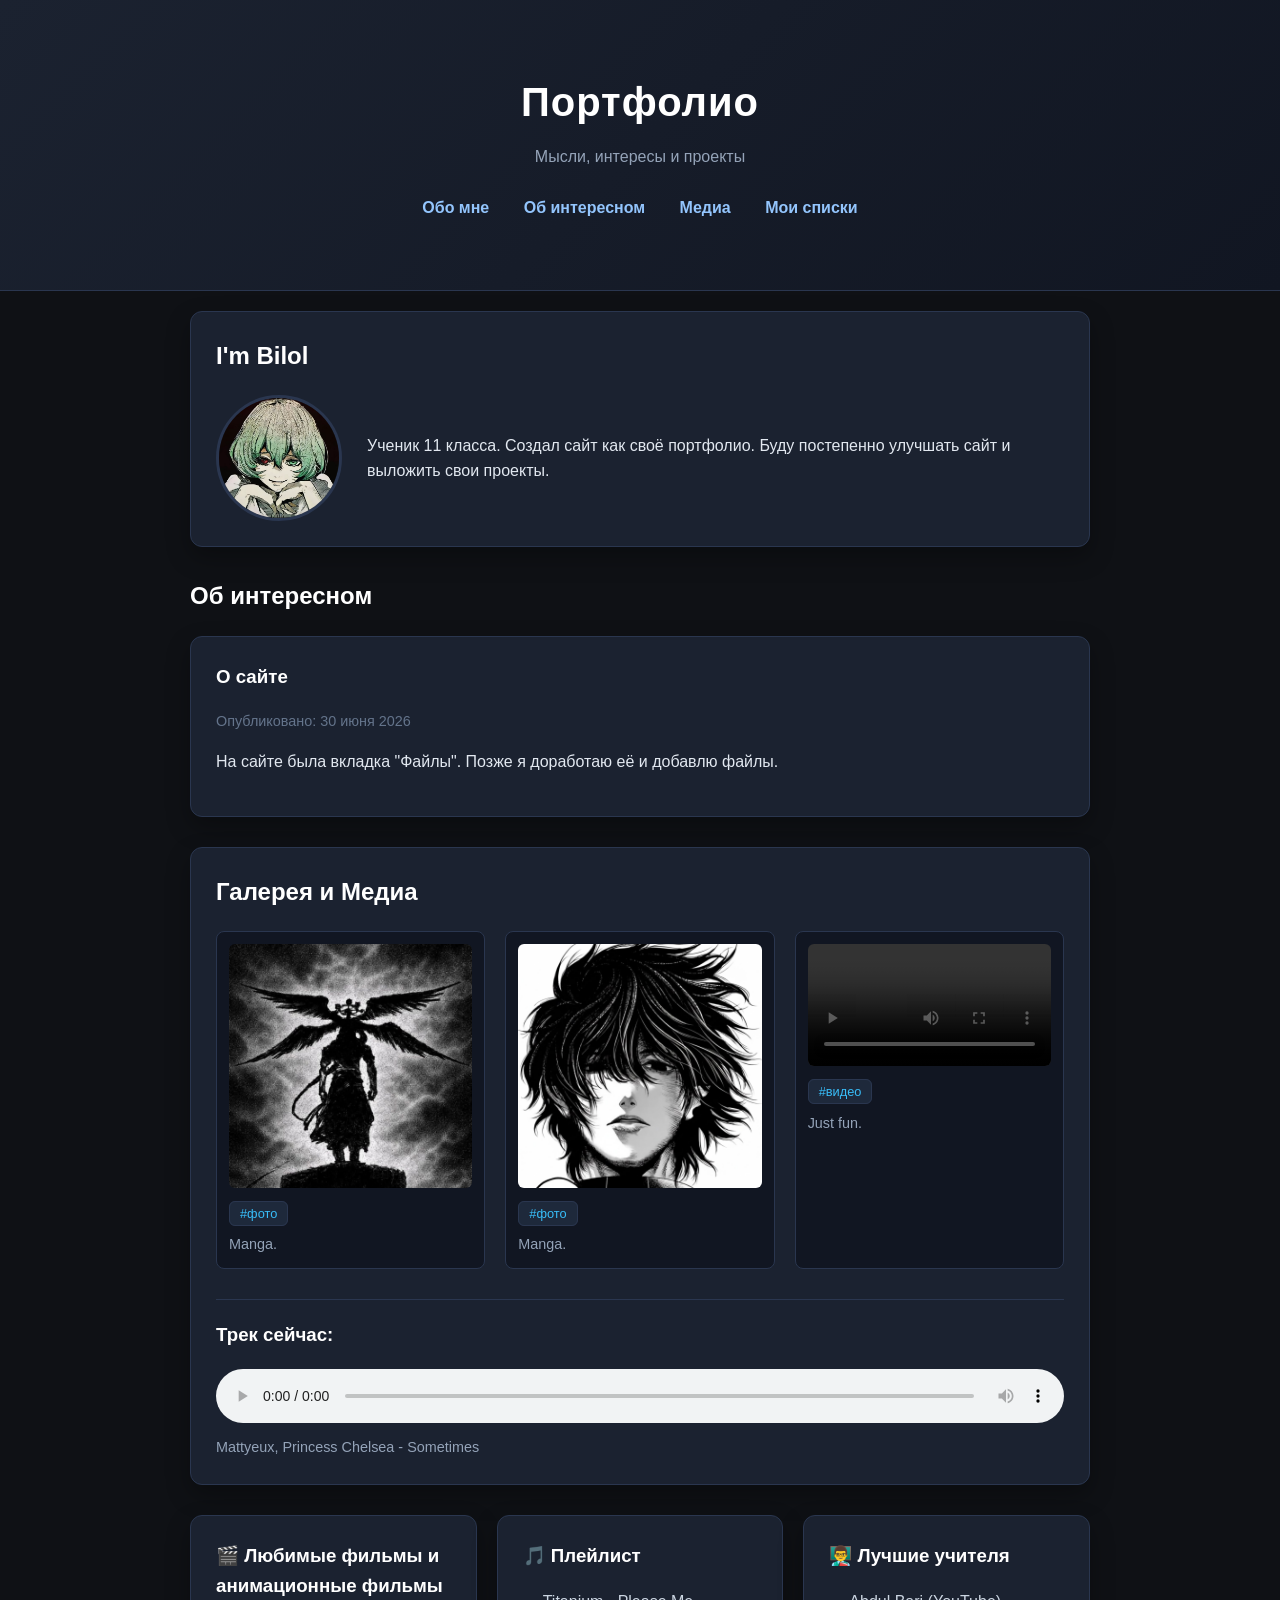
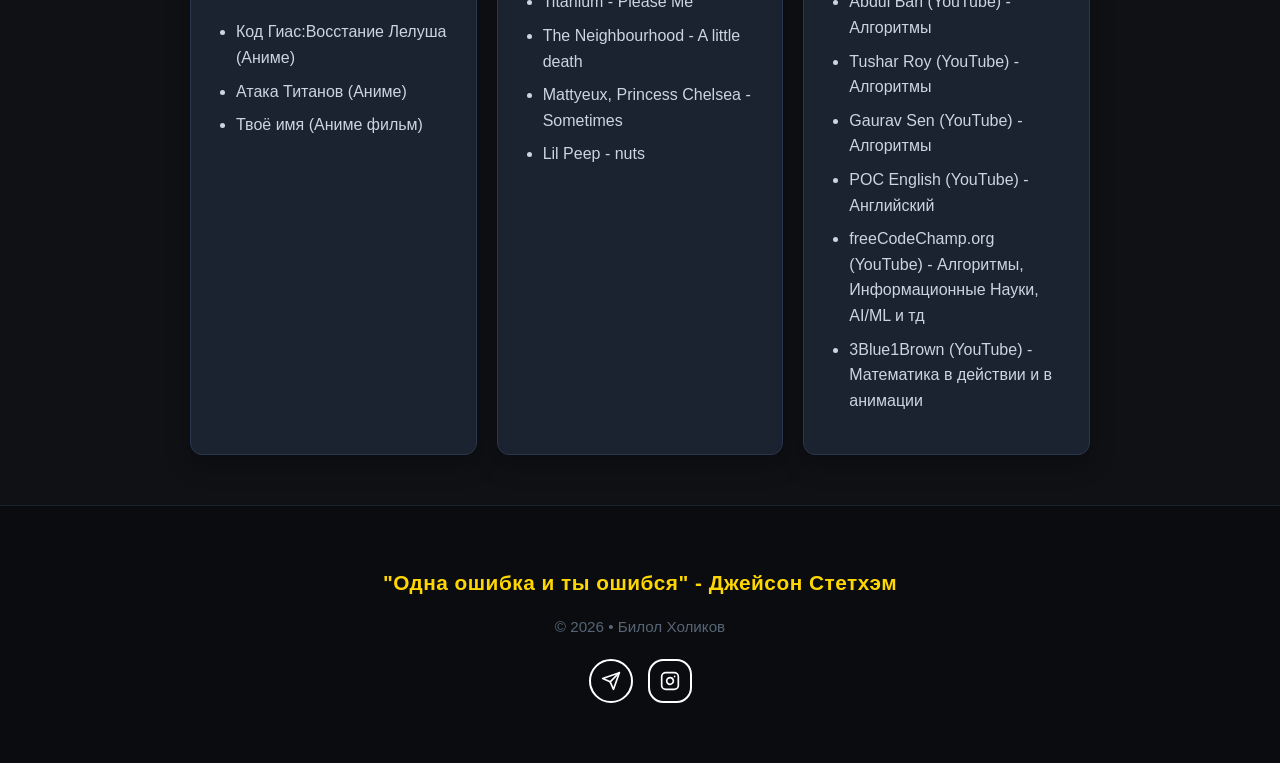
==== index.html @ e0b9bf73 "Update media descriptions to 'Manga' and 'Just fun'" ====
<!DOCTYPE html>
<html lang="ru">
<head>
    <meta charset="UTF-8">
    <meta name="viewport" content="width=device-width, initial-scale=1.0">
    <title>Личный Сайт</title>
    <link rel="stylesheet" href="style.css">
</head>
<body>

    <header>
        <div class="container">
            <h1>Портфолио</h1>
            <p>Мысли, интересы и проекты</p>
            
            <nav>
                <a href="#about">Обо мне</a>
                <a href="#articles">Об интересном</a>
                <a href="#media">Медиа</a>
                <a href="#lists">Мои списки</a>
            </nav>
        </div>
    </header>

    <main class="container">

        <section id="about" class="card">
            <h2>I'm Bilol</h2>
            <div class="about-content">
                <img src="avatar.jpg" alt="Моё фото" class="profile-img">
                <div>
                    <p>
                        Ученик 11 класса. 
                        Создал сайт как своё портфолио. 
                        Буду постепенно улучшать сайт и выложить свои проекты.
                    </p>
                </div>
            </div>
        </section>

        <section id="articles">
            <h2>Об интересном</h2>

            <article class="card">
                <h3>О сайте</h3>
                <p class="date">Опубликовано: 30 июня 2026</p>
                <p>
                    На сайте была вкладка "Файлы". Позже я доработаю её и добавлю файлы.
                </p>
            </article>

        </section>

        <section id="media" class="card">
            <h2>Галерея и Медиа</h2>
            
            <div class="media-grid">
                <div class="media-item">
                    <img src="photo1.jpg" alt="Описание фото 1">
                    <div class="tags">
                        <span class="tag">#фото</span>
                    </div>
                    <p class="media-desc">Manga.</p>
                </div>

                <div class="media-item">
                    <img src="photo2.jpg" alt="Описание фото 2">
                    <div class="tags">
                        <span class="tag">#фото</span>
                    </div>
                    <p class="media-desc">Manga.</p>
                </div>

                <div class="media-item">
                    <video controls>
                        <source src="video.mp4" type="video/mp4">
                        Ваш браузер не поддерживает видео.
                    </video>
                    <div class="tags">
                        <span class="tag">#видео</span>
                    </div>
                    <p class="media-desc">Just fun.</p>
                </div>
            </div>

            <div class="audio-section">
                <h3>Трек сейчас:</h3>
                <audio controls>
                    <source src="music.mp3" type="audio/mpeg">
                    Ваш браузер не поддерживает аудио.
                </audio>
                <p class="media-desc">Mattyeux, Princess Chelsea - Sometimes</p>
            </div>
        </section>

        <section id="lists" class="lists-container">
            <div class="card list-box">
                <h3>🎬 Любимые фильмы и анимационные фильмы</h3>
                <ul>
                    <li>Код Гиас:Восстание Лелуша (Аниме)</li>
                    <li>Атака Титанов (Аниме)</li>
                    <li>Твоё имя (Аниме фильм)</li>
                </ul>
            </div>

            <div class="card list-box">
                <h3>🎵 Плейлист</h3>
                <ul>
                    <li>Titanium - Please Me</li>
                    <li>The Neighbourhood - A little death</li>
                    <li>Mattyeux, Princess Chelsea - Sometimes</li>
                    <li>Lil Peep - nuts</li>
                </ul>
            </div>

            <div class="card list-box">
                <h3>👨‍🏫 Лучшие учителя</h3>
                <ul>
                    <li>Abdul Bari (YouTube) - Алгоритмы</li>
                    <li>Tushar Roy (YouTube) - Алгоритмы</li>
                    <li>Gaurav Sen (YouTube) - Алгоритмы</li>
                    <li>POC English (YouTube) - Английский</li>
                    <li>freeCodeChamp.org (YouTube) - Алгоритмы, Информационные Науки, AI/ML и тд</li>
                    <li>3Blue1Brown (YouTube) - Математика в действии и в анимации</li>
                </ul>
            </div>
        </section>

    </main>

    <footer>
        <div class="footer-quote">
            "Одна ошибка и ты ошибся" - Джейсон Стетхэм
        </div>
        <div class="footer-copyright">
            &copy; 2026 &bull; Билол Холиков
        </div>
        <div class="footer-socials">
            <a href="https://t.me/kholiqoov" target="_blank" class="social-icon" title="Telegram">
                <svg viewBox="0 0 24 24" fill="none" stroke="currentColor" stroke-width="2" stroke-linecap="round" stroke-linejoin="round">
                    <line x1="22" y1="2" x2="11" y2="13"></line>
                    <polygon points="22 2 15 22 11 13 2 9 22 2"></polygon>
                </svg>
            </a>
            <a href="https://instagram.com/kholiqoov" target="_blank" class="social-icon" title="Instagram">
                <svg viewBox="0 0 24 24" fill="none" stroke="currentColor" stroke-width="2" stroke-linecap="round" stroke-linejoin="round">
                    <rect x="2" y="2" width="20" height="20" rx="5" ry="5"></rect>
                    <path d="M16 11.37A4 4 0 1 1 12.63 8 4 4 0 0 1 16 11.37z"></path>
                    <line x1="17.5" y1="6.5" x2="17.51" y2="6.5"></line>
                </svg>
            </a>
        </div>
    </footer>

</body>
</html>
---- style.css ----
/* Общие стили для всего сайта в мрачных тонах */
body {
    font-family: 'Segoe UI', Tahoma, Geneva, Verdana, sans-serif;
    line-height: 1.6;
    background-color: #0f1115; /* Тёмно-серый глубокий фон */
    color: #e2e8f0; /* Светло-серый текст для отличной читаемости */
    margin: 0;
    padding: 0;
}

.container {
    max-width: 900px;
    margin: 0 auto;
    padding: 20px;
}

/* Шапка сайта */
header {
    background: linear-gradient(135deg, #1b2230, #111622); /* Мрачный тёмно-голубой градиент */
    color: #ffffff;
    padding: 50px 0;
    text-align: center;
    border-bottom: 1px solid #2a364f;
}

header h1 {
    margin: 0;
    font-size: 2.5rem;
    letter-spacing: 1px;
}

header p {
    color: #94a3b8;
    margin-top: 10px;
}

nav {
    margin-top: 25px;
}

nav a {
    color: #93c5fd; /* Мягкий голубой цвет для ссылок меню */
    text-decoration: none;
    margin: 0 15px;
    font-weight: bold;
    transition: color 0.3s, opacity 0.3s;
}

nav a:hover {
    color: #ffffff;
    opacity: 0.9;
}

/* Карточки (блоки контента) */
.card {
    background: #1b2230; /* Тёмно-голубые разделы сайта */
    padding: 25px;
    margin-bottom: 30px;
    border-radius: 12px;
    border: 1px solid #2a364f; /* Едва заметная рамка для объема */
    box-shadow: 0 10px 25px rgba(0, 0, 0, 0.3);
}

h2, h3 {
    color: #ffffff;
    margin-top: 0;
}

/* Раздел "Обо мне" */
.about-content {
    display: flex;
    gap: 25px;
    align-items: center;
}

.profile-img {
    width: 120px;
    height: 120px;
    border-radius: 50%;
    object-fit: cover;
    border: 3px solid #2a364f;
}

/* Даты и ссылки */
.date {
    color: #64748b;
    font-size: 0.9rem;
}

a {
    color: #60a5fa; /* Красивый контрастный голубой для ссылок */
    text-decoration: none;
    transition: color 0.2s;
}

a:hover {
    color: #93c5fd;
    text-decoration: underline;
}

/* Медиа-галерея */
.media-grid {
    display: grid;
    grid-template-columns: repeat(auto-fit, minmax(250px, 1fr));
    gap: 20px;
    margin-top: 20px;
}

.media-item {
    background: #111622; /* Чуть более тёмный фон внутри карточек медиа */
    border-radius: 8px;
    padding: 12px;
    border: 1px solid #2a364f;
}

.media-item img, .media-item video {
    width: 100%;
    height: auto;
    border-radius: 6px;
    display: block;
    object-fit: contain;
}

/* Теги и описания */
.tags {
    margin: 12px 0 8px 0;
}

.tag {
    background: #1e293b;
    color: #38bdf8;
    padding: 4px 10px;
    font-size: 0.8rem;
    border-radius: 6px;
    margin-right: 5px;
    border: 1px solid #2a364f;
}

.media-desc {
    font-size: 0.9rem;
    color: #94a3b8;
    margin: 5px 0 0 0;
}

.audio-section {
    margin-top: 30px;
    padding-top: 20px;
    border-top: 1px solid #2a364f;
}

audio {
    width: 100%;
    border-radius: 8px;
}

/* Списки */
.lists-container {
    display: grid;
    grid-template-columns: repeat(auto-fit, minmax(250px, 1fr));
    gap: 20px;
}

.list-box ul {
    padding-left: 20px;
    color: #cbd5e1;
}

.list-box li {
    margin-bottom: 8px;
}

/* ПОДВАЛ САЙТА (Стилизация по скриншоту) */
footer {
    text-align: center;
    padding: 60px 20px;
    background-color: #0b0c10; /* Почти чёрный низ для эффекта полного погружения */
    border-top: 1px solid #1a2230;
}

.footer-quote {
    color: #ffd700; /* Золотой / Желтый цвет цитаты как на скрине */
    font-size: 1.3rem;
    font-weight: bold;
    margin-bottom: 15px;
    letter-spacing: 0.5px;
}

.footer-copyright {
    color: #576574; /* Приглушенный серый цвет */
    font-size: 0.95rem;
    margin-bottom: 20px;
}

.footer-socials {
    display: flex;
    justify-content: center;
    gap: 15px;
}

.social-icon {
    color: #ffffff;
    background-color: transparent;
    border: 2px solid #ffffff;
    border-radius: 50%; /* Круглые аккуратные кнопки */
    width: 40px;
    height: 40px;
    display: flex;
    align-items: center;
    justify-content: center;
    transition: transform 0.2s, color 0.2s, border-color 0.2s;
}

/* Для инстаграма сделаем легкое скругление вместо полного круга, если хочешь точное соответствие */
.footer-socials a:last-child {
    border-radius: 35%; 
}

.social-icon svg {
    width: 20px;
    height: 20px;
}

.social-icon:hover {
    transform: scale(1.1);
    color: #60a5fa;
    border-color: #60a5fa;
}

/* Адаптивность для мобильных устройств */
@media (max-width: 600px) {
    .about-content {
        flex-direction: column;
        text-align: center;
    }
    nav a {
        display: block;
        margin: 12px 0;
    }
    .footer-quote {
        font-size: 1.1rem;
    }
}
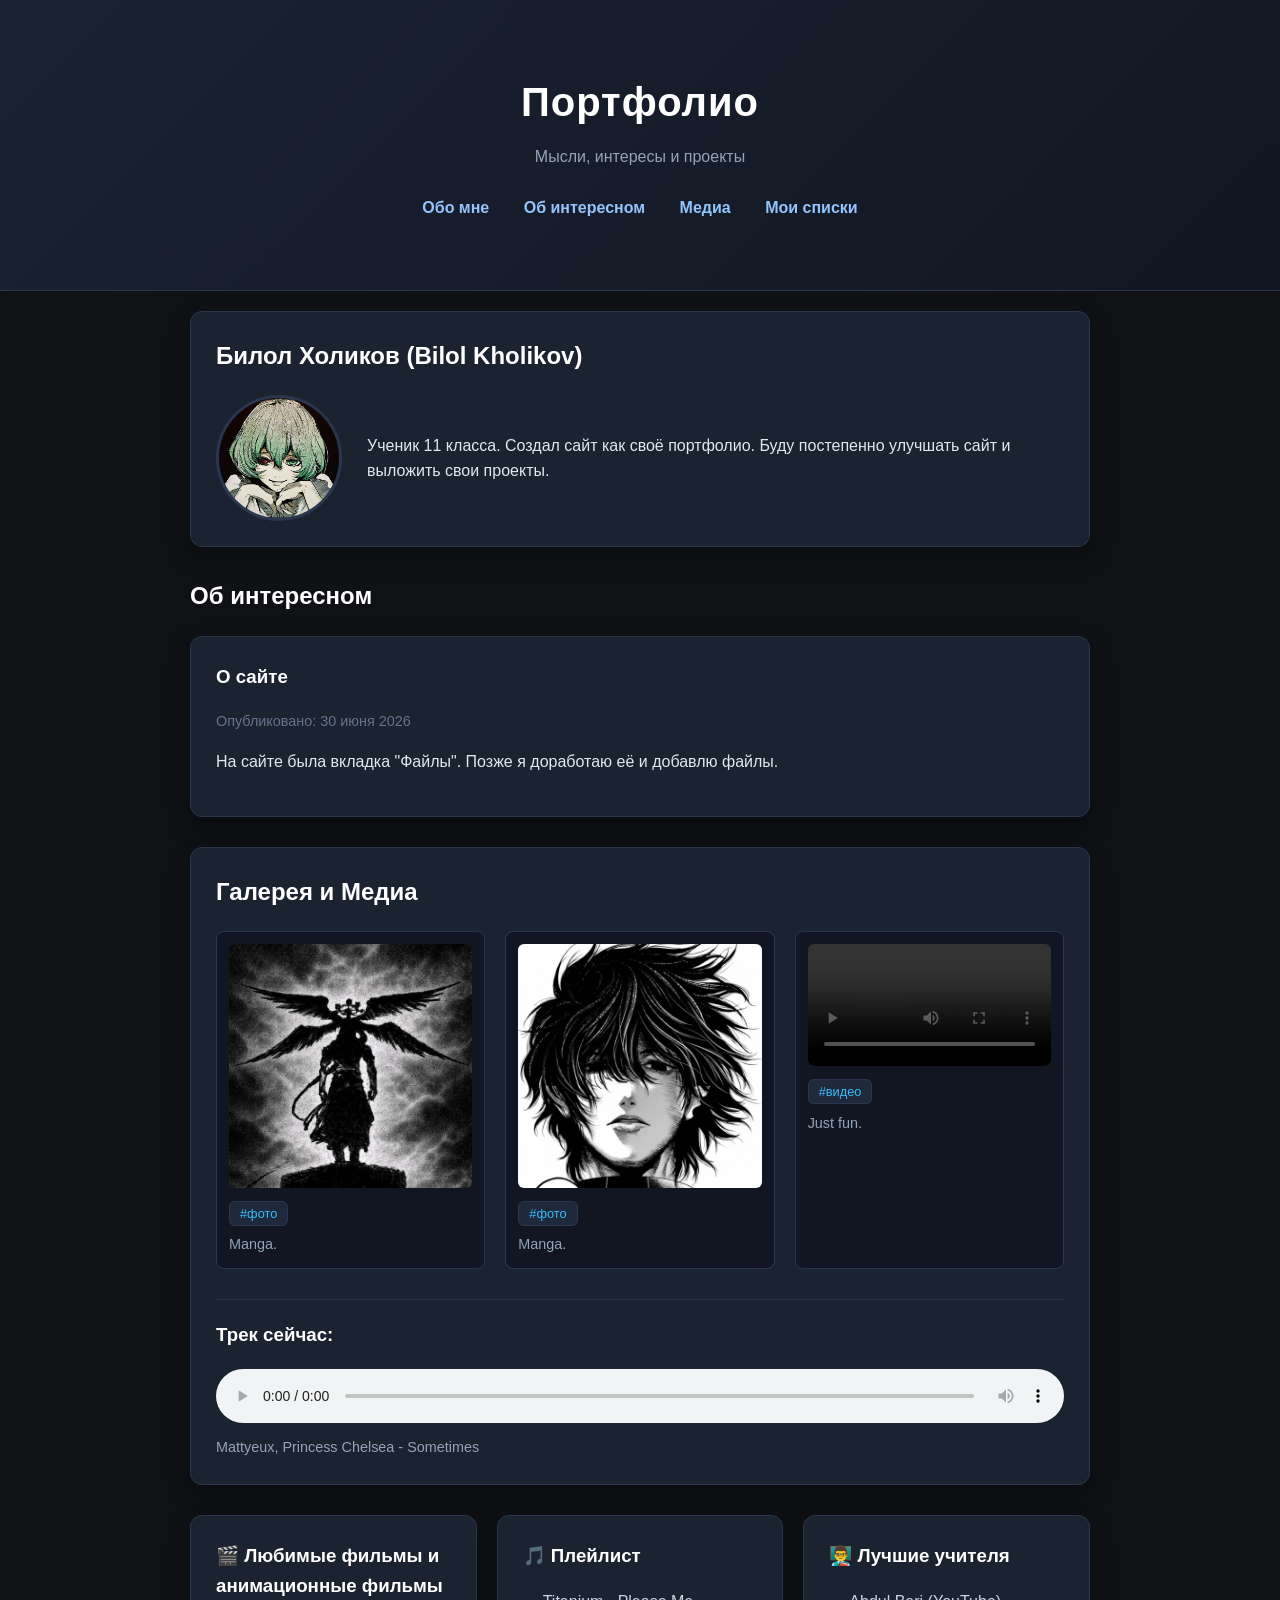
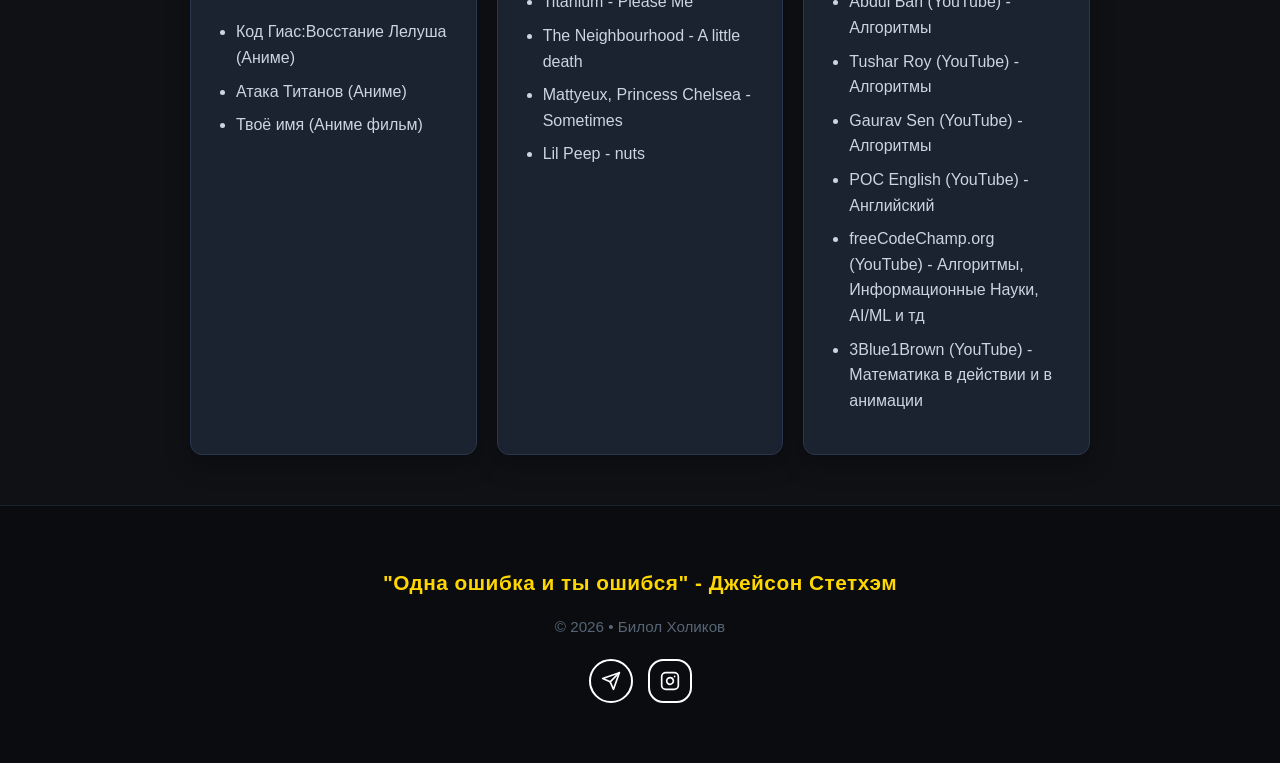
==== commit 64b8deaf: "Update index.html" ====
--- a/index.html
+++ b/index.html
@@ -3,7 +3,8 @@
 <head>
     <meta charset="UTF-8">
     <meta name="viewport" content="width=device-width, initial-scale=1.0">
-    <title>Личный Сайт</title>
+    <title>Билол Холиков | Портфолио (Bilol Kholikov)</title>
+    <meta name="description" content="Личный сайт Билола Холикова (Bilol Kholikov). Добро пожаловать!">
     <link rel="stylesheet" href="style.css">
 </head>
 <body>
@@ -25,7 +26,7 @@
     <main class="container">
 
         <section id="about" class="card">
-            <h2>I'm Bilol</h2>
+            <h2>Билол Холиков (Bilol Kholikov)</h2>
             <div class="about-content">
                 <img src="avatar.jpg" alt="Моё фото" class="profile-img">
                 <div>
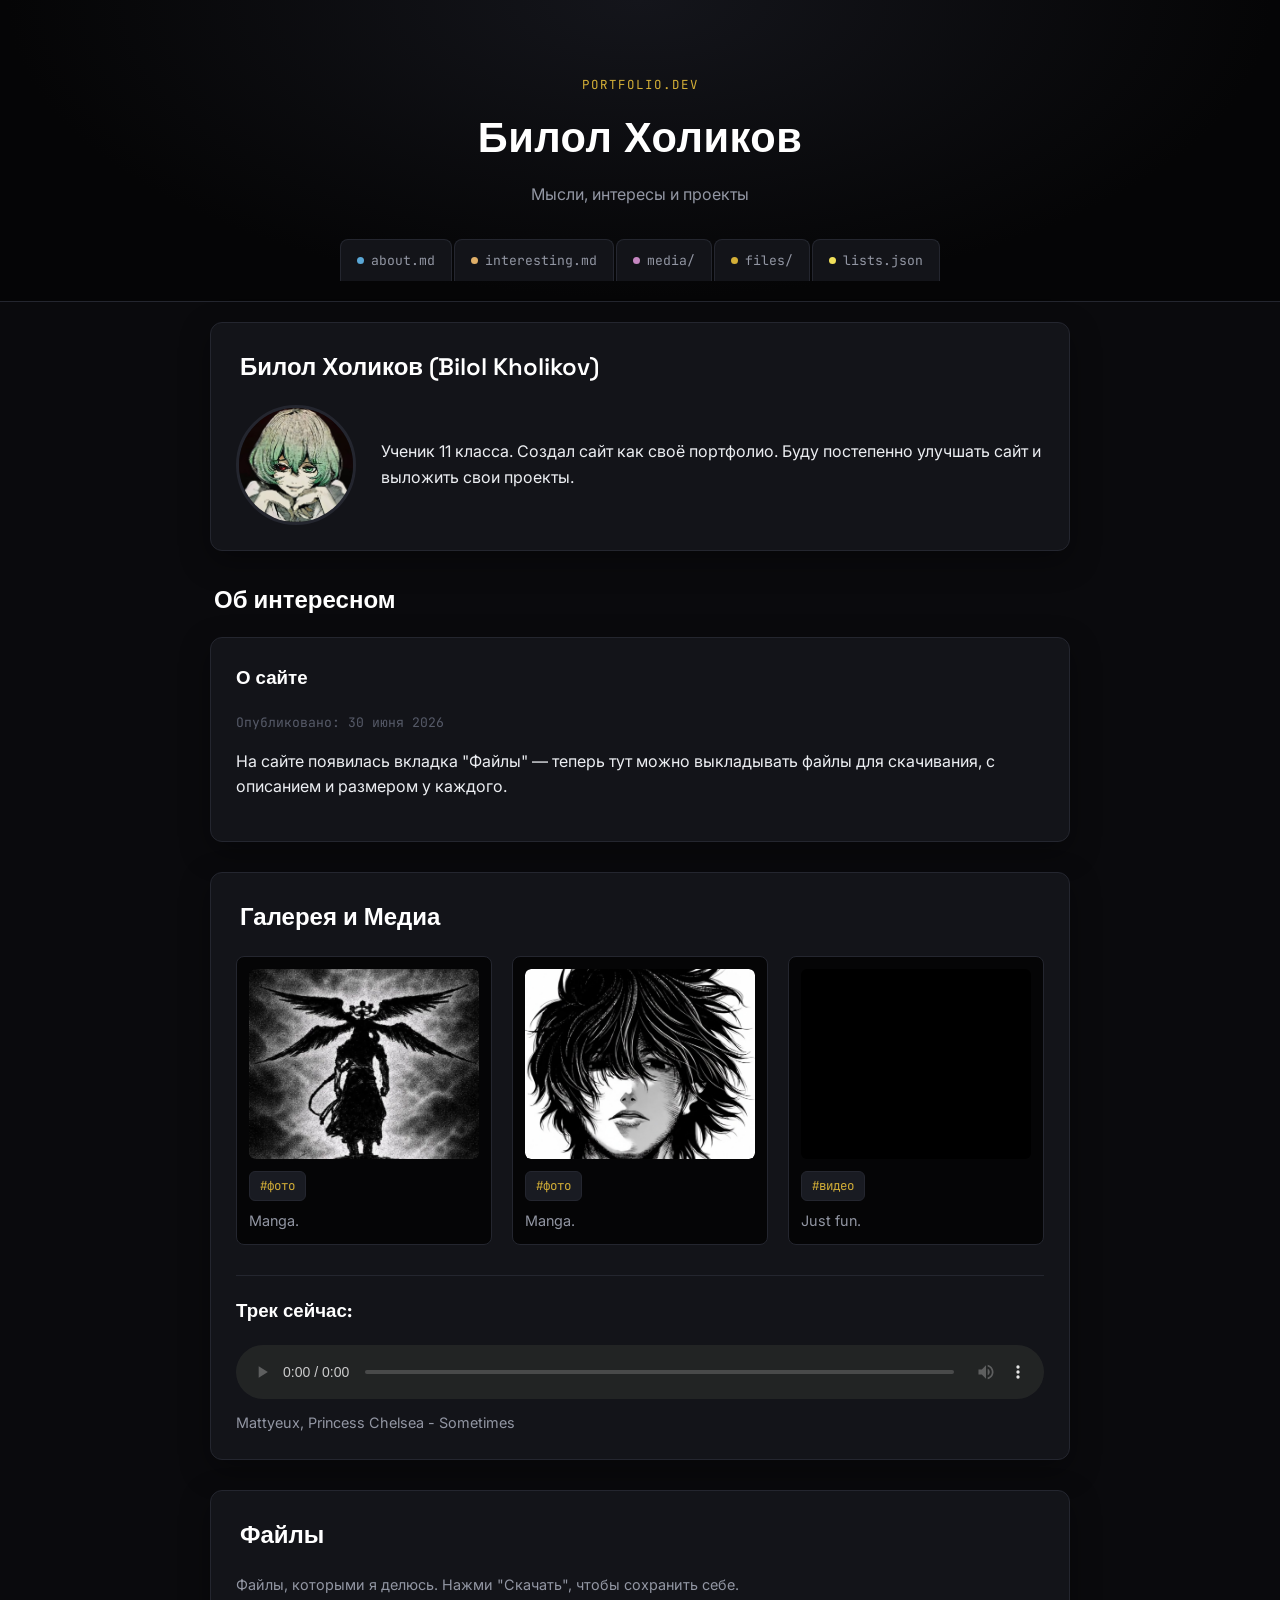
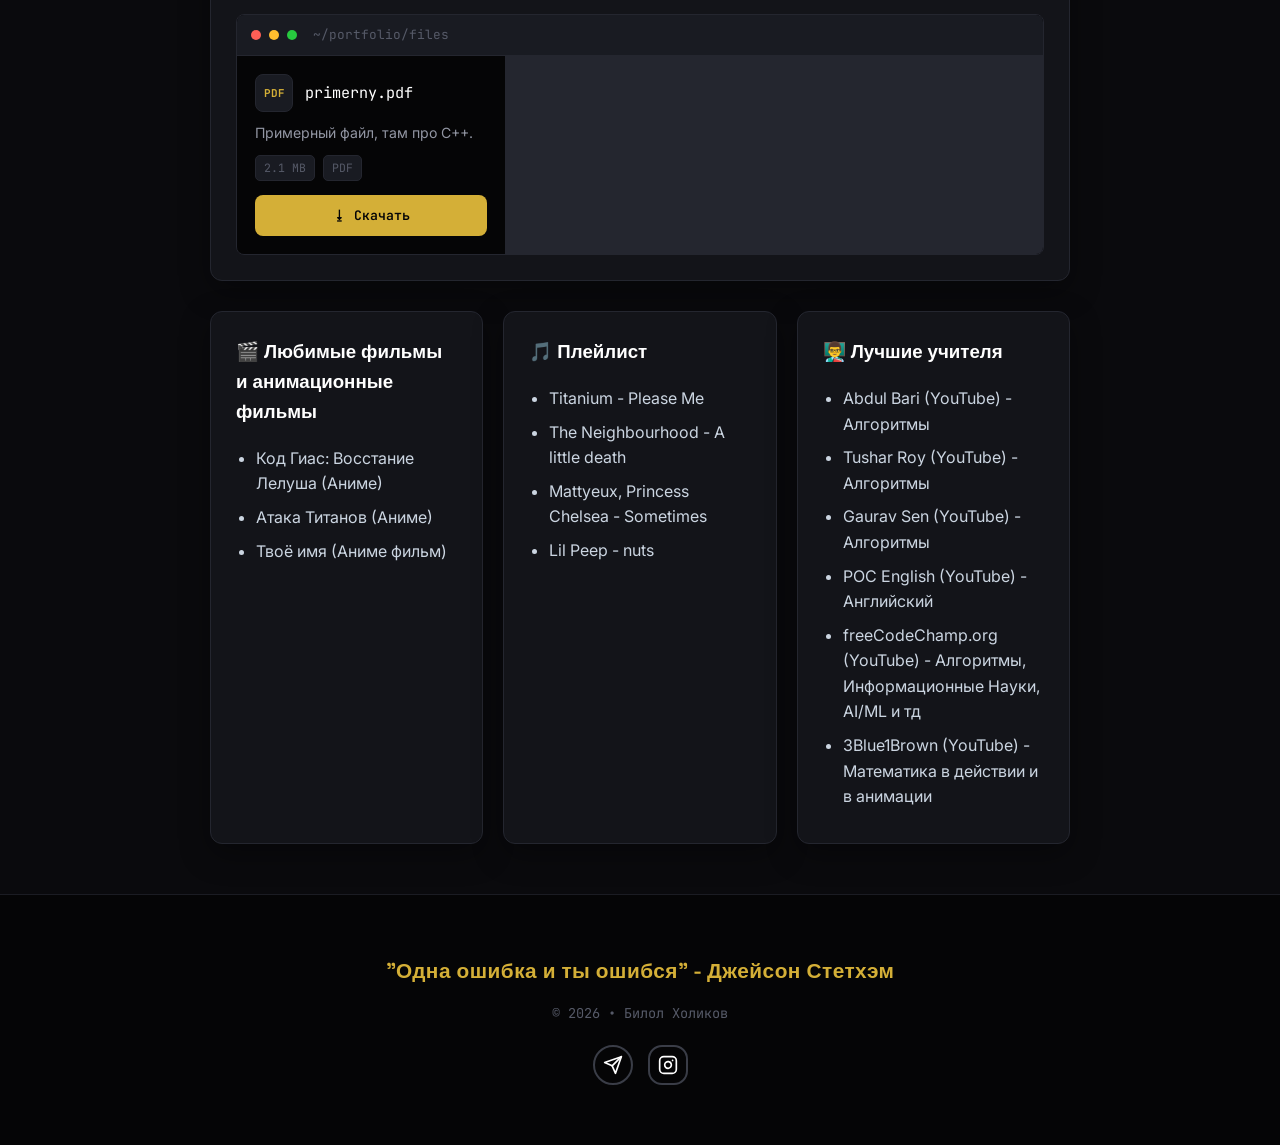
==== commit 26e50888: "Изменил с помощью клауда" ====
--- a/index.html
+++ b/index.html
@@ -5,20 +5,29 @@
     <meta name="viewport" content="width=device-width, initial-scale=1.0">
     <title>Билол Холиков | Портфолио (Bilol Kholikov)</title>
     <meta name="description" content="Личный сайт Билола Холикова (Bilol Kholikov). Добро пожаловать!">
+
+    <link rel="preconnect" href="https://fonts.googleapis.com">
+    <link rel="preconnect" href="https://fonts.gstatic.com" crossorigin>
+    <link href="https://fonts.googleapis.com/css2?family=Space+Grotesk:wght@500;600;700&family=Inter:wght@400;500;600&family=JetBrains+Mono:wght@400;500;700&display=swap" rel="stylesheet">
+
     <link rel="stylesheet" href="style.css">
 </head>
 <body>
 
+    <div id="scroll-progress"></div>
+
     <header>
         <div class="container">
-            <h1>Портфолио</h1>
+            <div class="header-eyebrow">portfolio.dev</div>
+            <h1>Билол Холиков</h1>
             <p>Мысли, интересы и проекты</p>
-            
+
             <nav>
-                <a href="#about">Обо мне</a>
-                <a href="#articles">Об интересном</a>
-                <a href="#media">Медиа</a>
-                <a href="#lists">Мои списки</a>
+                <a href="#about" data-ext="md"><span class="dot"></span>about.md</a>
+                <a href="#articles" data-ext="note"><span class="dot"></span>interesting.md</a>
+                <a href="#media" data-ext="media"><span class="dot"></span>media/</a>
+                <a href="#files" data-ext="files"><span class="dot"></span>files/</a>
+                <a href="#lists" data-ext="json"><span class="dot"></span>lists.json</a>
             </nav>
         </div>
     </header>
@@ -31,8 +40,8 @@
                 <img src="avatar.jpg" alt="Моё фото" class="profile-img">
                 <div>
                     <p>
-                        Ученик 11 класса. 
-                        Создал сайт как своё портфолио. 
+                        Ученик 11 класса.
+                        Создал сайт как своё портфолио.
                         Буду постепенно улучшать сайт и выложить свои проекты.
                     </p>
                 </div>
@@ -46,7 +55,8 @@
                 <h3>О сайте</h3>
                 <p class="date">Опубликовано: 30 июня 2026</p>
                 <p>
-                    На сайте была вкладка "Файлы". Позже я доработаю её и добавлю файлы.
+                    На сайте появилась вкладка "Файлы" — теперь тут можно выкладывать файлы
+                    для скачивания, с описанием и размером у каждого.
                 </p>
             </article>
 
@@ -54,29 +64,38 @@
 
         <section id="media" class="card">
             <h2>Галерея и Медиа</h2>
-            
+
             <div class="media-grid">
-                <div class="media-item">
-                    <img src="photo1.jpg" alt="Описание фото 1">
+                <div class="media-item" data-media="image">
+                    <div class="media-frame">
+                        <img src="photo1.jpg" alt="Описание фото 1" loading="lazy">
+                        <div class="expand-hint">⤢</div>
+                    </div>
                     <div class="tags">
                         <span class="tag">#фото</span>
                     </div>
                     <p class="media-desc">Manga.</p>
                 </div>
 
-                <div class="media-item">
-                    <img src="photo2.jpg" alt="Описание фото 2">
+                <div class="media-item" data-media="image">
+                    <div class="media-frame">
+                        <img src="photo2.jpg" alt="Описание фото 2" loading="lazy">
+                        <div class="expand-hint">⤢</div>
+                    </div>
                     <div class="tags">
                         <span class="tag">#фото</span>
                     </div>
                     <p class="media-desc">Manga.</p>
                 </div>
 
-                <div class="media-item">
-                    <video controls>
-                        <source src="video.mp4" type="video/mp4">
-                        Ваш браузер не поддерживает видео.
-                    </video>
+                <div class="media-item" data-media="video">
+                    <div class="media-frame">
+                        <video muted playsinline preload="metadata">
+                            <source src="video.mp4" type="video/mp4">
+                            Ваш браузер не поддерживает видео.
+                        </video>
+                        <div class="expand-hint">⤢</div>
+                    </div>
                     <div class="tags">
                         <span class="tag">#видео</span>
                     </div>
@@ -94,11 +113,61 @@
             </div>
         </section>
 
+        <!-- ===================== ФАЙЛЫ ===================== -->
+        <!--
+            Как добавить свой файл:
+            1. Положи сам файл в папку сайта (например, files/resume.pdf).
+            2. Скопируй один блок <div class="file-card">...</div> ниже
+               и вставь его вторым/третьим/... в .files-grid.
+            3. Поменяй:
+               - href="files/имя.pdf"      -> путь к твоему файлу
+               - .file-icon                -> короткая метка типа файла (PDF, ZIP, PNG...)
+               - .file-name                -> имя файла, которое увидят посетители
+               - .file-desc                -> описание файла
+               - .file-meta span (первый)  -> размер файла (например 4.2 МБ)
+               - .file-meta span (второй)  -> тип файла
+            Больше ничего трогать не нужно — стили и скачивание уже настроены.
+        -->
+        <section id="files" class="card">
+            <h2>Файлы</h2>
+            <p class="media-desc">Файлы, которыми я делюсь. Нажми "Скачать", чтобы сохранить себе.</p>
+
+            <div class="files-window">
+                <div class="files-titlebar">
+                    <span class="tl-dot"></span>
+                    <span class="tl-dot"></span>
+                    <span class="tl-dot"></span>
+                    <span class="path">~/portfolio/files</span>
+                </div>
+
+                <div class="files-grid">
+
+                    <!-- Пример файла №1 -->
+                    <div class="file-card">
+                        <div class="file-top">
+                            <div class="file-icon">PDF</div>
+                            <div class="file-name">primerny.pdf</div>
+                        </div>
+                        <p class="file-desc">Примерный файл, там про С++.</p>
+                        <div class="file-meta">
+                            <span>2.1 MB</span>
+                            <span>PDF</span>
+                        </div>
+                        <a href="primerny.pdf" download class="file-download">⭳ Скачать</a>
+                    </div>
+
+
+                    <!-- Скопируй этот блок, чтобы добавить ещё файл -->
+
+                </div>
+            </div>
+        </section>
+
         <section id="lists" class="lists-container">
             <div class="card list-box">
                 <h3>🎬 Любимые фильмы и анимационные фильмы</h3>
                 <ul>
-                    <li>Код Гиас:Восстание Лелуша (Аниме)</li>
+                    <li>Код Гиас: Восстание Лелуша (Аниме)</li>
                     <li>Атака Титанов (Аниме)</li>
                     <li>Твоё имя (Аниме фильм)</li>
                 </ul>
@@ -153,5 +222,18 @@
         </div>
     </footer>
 
+    <button id="to-top" title="Наверх" aria-label="Наверх">↑</button>
+
+    <!-- Лайтбокс для просмотра фото и видео на весь экран -->
+    <div id="lightbox">
+        <button class="lightbox-nav prev" aria-label="Предыдущее">‹</button>
+        <div class="lightbox-content">
+            <div class="lightbox-caption"></div>
+        </div>
+        <button class="lightbox-nav next" aria-label="Следующее">›</button>
+        <button class="lightbox-close" aria-label="Закрыть">✕</button>
+    </div>
+
+    <script src="script.js"></script>
 </body>
 </html>
--- a/style.css
+++ b/style.css
@@ -1,12 +1,60 @@
-/* Общие стили для всего сайта в мрачных тонах */
+/* =========================================================
+   Портфолио — Билол Холиков
+   Тема: чёрный + золото, стиль "код-редактора"
+   ========================================================= */
+
+:root {
+    --bg: #0a0a0d;
+    --bg-deep: #050506;
+    --surface: #131419;
+    --surface-alt: #191b22;
+    --border: #24262f;
+    --border-soft: #1b1c23;
+
+    --text: #eceef2;
+    --text-dim: #9296a3;
+    --text-faint: #565a68;
+
+    --accent: #d4af37;
+    --accent-bright: #f0c94e;
+    --accent-dim: #8a7128;
+
+    --font-display: 'Space Grotesk', 'Segoe UI', sans-serif;
+    --font-body: 'Inter', 'Segoe UI', Tahoma, sans-serif;
+    --font-mono: 'JetBrains Mono', 'Consolas', monospace;
+
+    --radius: 12px;
+    --radius-sm: 8px;
+}
+
+* {
+    box-sizing: border-box;
+    -webkit-tap-highlight-color: transparent;
+}
+
+html {
+    scroll-behavior: smooth;
+}
+
 body {
-    font-family: 'Segoe UI', Tahoma, Geneva, Verdana, sans-serif;
+    font-family: var(--font-body);
     line-height: 1.6;
-    background-color: #0f1115; /* Тёмно-серый глубокий фон */
-    color: #e2e8f0; /* Светло-серый текст для отличной читаемости */
+    background-color: var(--bg);
+    color: var(--text);
     margin: 0;
     padding: 0;
-}
+    overflow-x: hidden;
+}
+
+::selection {
+    background: var(--accent);
+    color: #0a0a0d;
+}
+
+::-webkit-scrollbar { width: 10px; height: 10px; }
+::-webkit-scrollbar-track { background: var(--bg-deep); }
+::-webkit-scrollbar-thumb { background: var(--border); border-radius: 10px; }
+::-webkit-scrollbar-thumb:hover { background: var(--accent-dim); }
 
 .container {
     max-width: 900px;
@@ -14,59 +62,153 @@
     padding: 20px;
 }
 
-/* Шапка сайта */
+/* Полоса прогресса прокрутки */
+#scroll-progress {
+    position: fixed;
+    top: 0; left: 0;
+    height: 3px;
+    width: 0%;
+    background: linear-gradient(90deg, var(--accent-dim), var(--accent-bright));
+    z-index: 1000;
+    transition: width 0.1s linear;
+}
+
+/* ============== ШАПКА ============== */
 header {
-    background: linear-gradient(135deg, #1b2230, #111622); /* Мрачный тёмно-голубой градиент */
+    background: radial-gradient(ellipse at top, #14151b 0%, var(--bg-deep) 70%);
     color: #ffffff;
-    padding: 50px 0;
+    padding: 55px 0 0 0;
     text-align: center;
-    border-bottom: 1px solid #2a364f;
+    border-bottom: 1px solid var(--border);
+}
+
+.header-eyebrow {
+    font-family: var(--font-mono);
+    font-size: 0.78rem;
+    letter-spacing: 2px;
+    color: var(--accent);
+    text-transform: uppercase;
+    opacity: 0;
+    animation: fadeUp 0.6s ease forwards;
 }
 
 header h1 {
-    margin: 0;
-    font-size: 2.5rem;
-    letter-spacing: 1px;
+    margin: 10px 0 0 0;
+    font-family: var(--font-display);
+    font-weight: 700;
+    font-size: 2.6rem;
+    letter-spacing: 0.5px;
+    opacity: 0;
+    animation: fadeUp 0.6s ease 0.1s forwards;
 }
 
 header p {
-    color: #94a3b8;
+    color: var(--text-dim);
     margin-top: 10px;
-}
-
+    font-size: 1rem;
+    opacity: 0;
+    animation: fadeUp 0.6s ease 0.2s forwards;
+}
+
+@keyframes fadeUp {
+    from { opacity: 0; transform: translateY(10px); }
+    to { opacity: 1; transform: translateY(0); }
+}
+
+/* Навигация в стиле вкладок редактора кода */
 nav {
-    margin-top: 25px;
+    margin-top: 32px;
+    display: flex;
+    justify-content: center;
+    flex-wrap: wrap;
+    gap: 2px;
+    padding: 0 10px;
+    opacity: 0;
+    animation: fadeUp 0.6s ease 0.3s forwards;
 }
 
 nav a {
-    color: #93c5fd; /* Мягкий голубой цвет для ссылок меню */
+    display: inline-flex;
+    align-items: center;
+    gap: 7px;
+    font-family: var(--font-mono);
+    font-size: 0.82rem;
+    color: var(--text-dim);
     text-decoration: none;
-    margin: 0 15px;
-    font-weight: bold;
-    transition: color 0.3s, opacity 0.3s;
-}
+    padding: 10px 16px;
+    background: var(--surface);
+    border: 1px solid var(--border);
+    border-bottom: none;
+    border-radius: 8px 8px 0 0;
+    transition: color 0.25s, background 0.25s, transform 0.15s;
+    position: relative;
+    top: 0;
+}
+
+nav a .dot {
+    width: 7px;
+    height: 7px;
+    border-radius: 50%;
+    flex-shrink: 0;
+}
+
+nav a[data-ext="md"] .dot { background: #5aa7d6; }
+nav a[data-ext="note"] .dot { background: #e0af68; }
+nav a[data-ext="media"] .dot { background: #c586c0; }
+nav a[data-ext="files"] .dot { background: var(--accent); }
+nav a[data-ext="json"] .dot { background: #f1e05a; }
 
 nav a:hover {
-    color: #ffffff;
-    opacity: 0.9;
-}
-
-/* Карточки (блоки контента) */
+    color: #fff;
+    background: var(--surface-alt);
+    transform: translateY(-2px);
+}
+
+nav a.active {
+    color: #fff;
+    background: var(--bg);
+    border-color: var(--accent-dim);
+    box-shadow: inset 0 2px 0 var(--accent);
+}
+
+/* ============== КАРТОЧКИ ============== */
+main {
+    padding-top: 40px;
+}
+
 .card {
-    background: #1b2230; /* Тёмно-голубые разделы сайта */
+    background: var(--surface);
     padding: 25px;
     margin-bottom: 30px;
-    border-radius: 12px;
-    border: 1px solid #2a364f; /* Едва заметная рамка для объема */
-    box-shadow: 0 10px 25px rgba(0, 0, 0, 0.3);
+    border-radius: var(--radius);
+    border: 1px solid var(--border);
+    box-shadow: 0 10px 30px rgba(0, 0, 0, 0.35);
+}
+
+section > h2 {
+    margin: 0 0 18px 4px;
 }
 
 h2, h3 {
     color: #ffffff;
     margin-top: 0;
-}
-
-/* Раздел "Обо мне" */
+    font-family: var(--font-display);
+    font-weight: 600;
+}
+
+/* Появление при прокрутке */
+.reveal {
+    opacity: 0;
+    transform: translateY(24px);
+    transition: opacity 0.6s ease, transform 0.6s ease;
+}
+
+.reveal.in-view {
+    opacity: 1;
+    transform: translateY(0);
+}
+
+/* ============== ОБО МНЕ ============== */
 .about-content {
     display: flex;
     gap: 25px;
@@ -78,82 +220,342 @@
     height: 120px;
     border-radius: 50%;
     object-fit: cover;
-    border: 3px solid #2a364f;
-}
-
-/* Даты и ссылки */
+    border: 3px solid var(--border);
+    flex-shrink: 0;
+    transition: border-color 0.3s;
+}
+
+.profile-img:hover {
+    border-color: var(--accent);
+}
+
 .date {
-    color: #64748b;
-    font-size: 0.9rem;
+    color: var(--text-faint);
+    font-family: var(--font-mono);
+    font-size: 0.82rem;
 }
 
 a {
-    color: #60a5fa; /* Красивый контрастный голубой для ссылок */
+    color: var(--accent);
     text-decoration: none;
     transition: color 0.2s;
 }
 
 a:hover {
-    color: #93c5fd;
+    color: var(--accent-bright);
     text-decoration: underline;
 }
 
-/* Медиа-галерея */
+/* ============== МЕДИА-ГАЛЕРЕЯ ============== */
 .media-grid {
     display: grid;
-    grid-template-columns: repeat(auto-fit, minmax(250px, 1fr));
+    grid-template-columns: repeat(auto-fit, minmax(230px, 1fr));
     gap: 20px;
     margin-top: 20px;
 }
 
 .media-item {
-    background: #111622; /* Чуть более тёмный фон внутри карточек медиа */
-    border-radius: 8px;
+    background: var(--bg-deep);
+    border-radius: var(--radius-sm);
     padding: 12px;
-    border: 1px solid #2a364f;
+    border: 1px solid var(--border);
+    transition: border-color 0.25s, transform 0.25s;
+    cursor: pointer;
+}
+
+.media-item:hover {
+    border-color: var(--accent-dim);
+    transform: translateY(-3px);
+}
+
+.media-item .media-frame {
+    position: relative;
+    border-radius: 6px;
+    overflow: hidden;
+    background: #000;
 }
 
 .media-item img, .media-item video {
     width: 100%;
-    height: auto;
+    height: 190px;
     border-radius: 6px;
     display: block;
-    object-fit: contain;
-}
-
-/* Теги и описания */
+    object-fit: cover;
+    pointer-events: none;
+}
+
+.media-item .expand-hint {
+    position: absolute;
+    top: 8px;
+    right: 8px;
+    background: rgba(10, 10, 13, 0.75);
+    color: #fff;
+    border-radius: 6px;
+    width: 28px;
+    height: 28px;
+    display: flex;
+    align-items: center;
+    justify-content: center;
+    font-size: 0.85rem;
+    opacity: 0;
+    transition: opacity 0.2s;
+}
+
+.media-item:hover .expand-hint { opacity: 1; }
+
 .tags {
     margin: 12px 0 8px 0;
 }
 
 .tag {
-    background: #1e293b;
-    color: #38bdf8;
+    background: var(--surface-alt);
+    color: var(--accent);
+    font-family: var(--font-mono);
     padding: 4px 10px;
-    font-size: 0.8rem;
+    font-size: 0.78rem;
     border-radius: 6px;
     margin-right: 5px;
-    border: 1px solid #2a364f;
+    border: 1px solid var(--border);
+    display: inline-block;
 }
 
 .media-desc {
     font-size: 0.9rem;
-    color: #94a3b8;
+    color: var(--text-dim);
     margin: 5px 0 0 0;
 }
 
 .audio-section {
     margin-top: 30px;
     padding-top: 20px;
-    border-top: 1px solid #2a364f;
+    border-top: 1px solid var(--border);
 }
 
 audio {
     width: 100%;
     border-radius: 8px;
-}
-
-/* Списки */
+    filter: invert(0.9) hue-rotate(180deg);
+}
+
+/* ============== ЛАЙТБОКС (просмотр фото/видео) ============== */
+#lightbox {
+    position: fixed;
+    inset: 0;
+    background: rgba(5, 5, 6, 0.94);
+    display: none;
+    align-items: center;
+    justify-content: center;
+    z-index: 2000;
+    padding: 20px;
+    opacity: 0;
+    transition: opacity 0.25s ease;
+}
+
+#lightbox.open {
+    display: flex;
+    opacity: 1;
+}
+
+#lightbox .lightbox-content {
+    max-width: min(92vw, 1000px);
+    max-height: 88vh;
+    display: flex;
+    flex-direction: column;
+    align-items: center;
+    transform: scale(0.96);
+    transition: transform 0.25s ease;
+}
+
+#lightbox.open .lightbox-content {
+    transform: scale(1);
+}
+
+#lightbox img, #lightbox video {
+    max-width: 100%;
+    max-height: 78vh;
+    border-radius: 10px;
+    box-shadow: 0 20px 60px rgba(0,0,0,0.6);
+    background: #000;
+}
+
+#lightbox .lightbox-caption {
+    color: var(--text-dim);
+    font-family: var(--font-mono);
+    font-size: 0.85rem;
+    margin-top: 14px;
+    text-align: center;
+}
+
+#lightbox .lightbox-close,
+#lightbox .lightbox-nav {
+    position: fixed;
+    background: var(--surface);
+    border: 1px solid var(--border);
+    color: #fff;
+    width: 44px;
+    height: 44px;
+    border-radius: 50%;
+    display: flex;
+    align-items: center;
+    justify-content: center;
+    cursor: pointer;
+    font-size: 1.2rem;
+    transition: background 0.2s, transform 0.15s;
+}
+
+#lightbox .lightbox-close:hover,
+#lightbox .lightbox-nav:hover {
+    background: var(--surface-alt);
+    color: var(--accent);
+}
+
+#lightbox .lightbox-close {
+    top: 20px;
+    right: 20px;
+}
+
+#lightbox .lightbox-nav.prev { left: 20px; top: 50%; transform: translateY(-50%); }
+#lightbox .lightbox-nav.next { right: 20px; top: 50%; transform: translateY(-50%); }
+
+/* ============== ФАЙЛЫ ============== */
+.files-window {
+    border: 1px solid var(--border);
+    border-radius: var(--radius-sm);
+    overflow: hidden;
+    background: var(--bg-deep);
+    margin-top: 18px;
+}
+
+.files-titlebar {
+    display: flex;
+    align-items: center;
+    gap: 8px;
+    padding: 10px 14px;
+    background: var(--surface-alt);
+    border-bottom: 1px solid var(--border);
+    font-family: var(--font-mono);
+    font-size: 0.8rem;
+    color: var(--text-faint);
+}
+
+.files-titlebar .tl-dot { width: 10px; height: 10px; border-radius: 50%; }
+.files-titlebar .tl-dot:nth-child(1) { background: #ff5f56; }
+.files-titlebar .tl-dot:nth-child(2) { background: #ffbd2e; }
+.files-titlebar .tl-dot:nth-child(3) { background: #27c93f; }
+.files-titlebar span.path { margin-left: 8px; }
+
+.files-grid {
+    display: grid;
+    grid-template-columns: repeat(auto-fill, minmax(260px, 1fr));
+    gap: 1px;
+    background: var(--border);
+}
+
+.file-card {
+    background: var(--bg-deep);
+    padding: 18px;
+    display: flex;
+    flex-direction: column;
+    gap: 10px;
+    transition: background 0.2s;
+}
+
+.file-card:hover {
+    background: var(--surface);
+}
+
+.file-card .file-top {
+    display: flex;
+    align-items: center;
+    gap: 12px;
+}
+
+.file-icon {
+    width: 38px;
+    height: 38px;
+    border-radius: 8px;
+    background: var(--surface-alt);
+    border: 1px solid var(--border);
+    display: flex;
+    align-items: center;
+    justify-content: center;
+    font-family: var(--font-mono);
+    font-size: 0.68rem;
+    font-weight: 700;
+    color: var(--accent);
+    flex-shrink: 0;
+}
+
+.file-name {
+    font-family: var(--font-mono);
+    font-size: 0.95rem;
+    color: #fff;
+    word-break: break-word;
+}
+
+.file-desc {
+    font-size: 0.88rem;
+    color: var(--text-dim);
+    margin: 0;
+}
+
+.file-meta {
+    display: flex;
+    gap: 8px;
+    font-family: var(--font-mono);
+    font-size: 0.72rem;
+    color: var(--text-faint);
+}
+
+.file-meta span {
+    background: var(--surface-alt);
+    border: 1px solid var(--border);
+    padding: 3px 8px;
+    border-radius: 5px;
+}
+
+.file-download {
+    margin-top: 4px;
+    display: inline-flex;
+    align-items: center;
+    justify-content: center;
+    gap: 8px;
+    font-family: var(--font-mono);
+    font-size: 0.82rem;
+    color: var(--bg-deep);
+    background: var(--accent);
+    border: none;
+    padding: 10px 14px;
+    border-radius: var(--radius-sm);
+    cursor: pointer;
+    text-decoration: none;
+    font-weight: 600;
+    transition: background 0.2s, transform 0.15s;
+    position: relative;
+    overflow: hidden;
+}
+
+.file-download:hover {
+    background: var(--accent-bright);
+    text-decoration: none;
+    transform: translateY(-2px);
+}
+
+/* Рябь при нажатии (ripple) */
+.ripple {
+    position: absolute;
+    border-radius: 50%;
+    background: rgba(255,255,255,0.5);
+    transform: scale(0);
+    animation: ripple-anim 0.6s ease-out;
+    pointer-events: none;
+}
+
+@keyframes ripple-anim {
+    to { transform: scale(3.5); opacity: 0; }
+}
+
+/* ============== СПИСКИ ============== */
 .lists-container {
     display: grid;
     grid-template-columns: repeat(auto-fit, minmax(250px, 1fr));
@@ -163,31 +565,34 @@
 .list-box ul {
     padding-left: 20px;
     color: #cbd5e1;
+    margin: 0;
 }
 
 .list-box li {
     margin-bottom: 8px;
 }
 
-/* ПОДВАЛ САЙТА (Стилизация по скриншоту) */
+/* ============== ПОДВАЛ ============== */
 footer {
     text-align: center;
     padding: 60px 20px;
-    background-color: #0b0c10; /* Почти чёрный низ для эффекта полного погружения */
-    border-top: 1px solid #1a2230;
+    background-color: var(--bg-deep);
+    border-top: 1px solid var(--border-soft);
 }
 
 .footer-quote {
-    color: #ffd700; /* Золотой / Желтый цвет цитаты как на скрине */
+    font-family: var(--font-display);
+    color: var(--accent);
     font-size: 1.3rem;
-    font-weight: bold;
+    font-weight: 600;
     margin-bottom: 15px;
     letter-spacing: 0.5px;
 }
 
 .footer-copyright {
-    color: #576574; /* Приглушенный серый цвет */
-    font-size: 0.95rem;
+    color: var(--text-faint);
+    font-family: var(--font-mono);
+    font-size: 0.85rem;
     margin-bottom: 20px;
 }
 
@@ -200,8 +605,8 @@
 .social-icon {
     color: #ffffff;
     background-color: transparent;
-    border: 2px solid #ffffff;
-    border-radius: 50%; /* Круглые аккуратные кнопки */
+    border: 2px solid #3a3d47;
+    border-radius: 50%;
     width: 40px;
     height: 40px;
     display: flex;
@@ -210,9 +615,8 @@
     transition: transform 0.2s, color 0.2s, border-color 0.2s;
 }
 
-/* Для инстаграма сделаем легкое скругление вместо полного круга, если хочешь точное соответствие */
 .footer-socials a:last-child {
-    border-radius: 35%; 
+    border-radius: 35%;
 }
 
 .social-icon svg {
@@ -221,22 +625,75 @@
 }
 
 .social-icon:hover {
-    transform: scale(1.1);
-    color: #60a5fa;
-    border-color: #60a5fa;
-}
-
-/* Адаптивность для мобильных устройств */
-@media (max-width: 600px) {
+    transform: scale(1.1) translateY(-2px);
+    color: var(--accent);
+    border-color: var(--accent);
+}
+
+/* Кнопка "наверх" */
+#to-top {
+    position: fixed;
+    bottom: 24px;
+    right: 24px;
+    width: 46px;
+    height: 46px;
+    border-radius: 50%;
+    background: var(--surface);
+    border: 1px solid var(--border);
+    color: var(--accent);
+    display: flex;
+    align-items: center;
+    justify-content: center;
+    cursor: pointer;
+    opacity: 0;
+    pointer-events: none;
+    transform: translateY(10px);
+    transition: opacity 0.25s, transform 0.25s, background 0.2s;
+    z-index: 500;
+    font-size: 1.1rem;
+}
+
+#to-top.visible {
+    opacity: 1;
+    pointer-events: auto;
+    transform: translateY(0);
+}
+
+#to-top:hover {
+    background: var(--surface-alt);
+}
+
+/* ============== АДАПТИВНОСТЬ ============== */
+@media (max-width: 640px) {
+    header { padding-top: 40px; }
+    header h1 { font-size: 2rem; }
+
     .about-content {
         flex-direction: column;
         text-align: center;
     }
+
+    nav {
+        gap: 6px;
+    }
+
     nav a {
-        display: block;
-        margin: 12px 0;
+        padding: 9px 12px;
+        font-size: 0.75rem;
+        border-radius: 8px;
+        border-bottom: 1px solid var(--border);
     }
-    .footer-quote {
-        font-size: 1.1rem;
-    }
-}
+
+    .footer-quote { font-size: 1.1rem; }
+
+    #lightbox .lightbox-nav { width: 38px; height: 38px; }
+    #lightbox .lightbox-nav.prev { left: 8px; }
+    #lightbox .lightbox-nav.next { right: 8px; }
+    #lightbox .lightbox-close { top: 12px; right: 12px; width: 38px; height: 38px; }
+
+    #to-top { bottom: 16px; right: 16px; width: 42px; height: 42px; }
+}
+
+@media (prefers-reduced-motion: reduce) {
+    * { animation-duration: 0.01ms !important; animation-iteration-count: 1 !important; transition-duration: 0.01ms !important; scroll-behavior: auto !important; }
+}
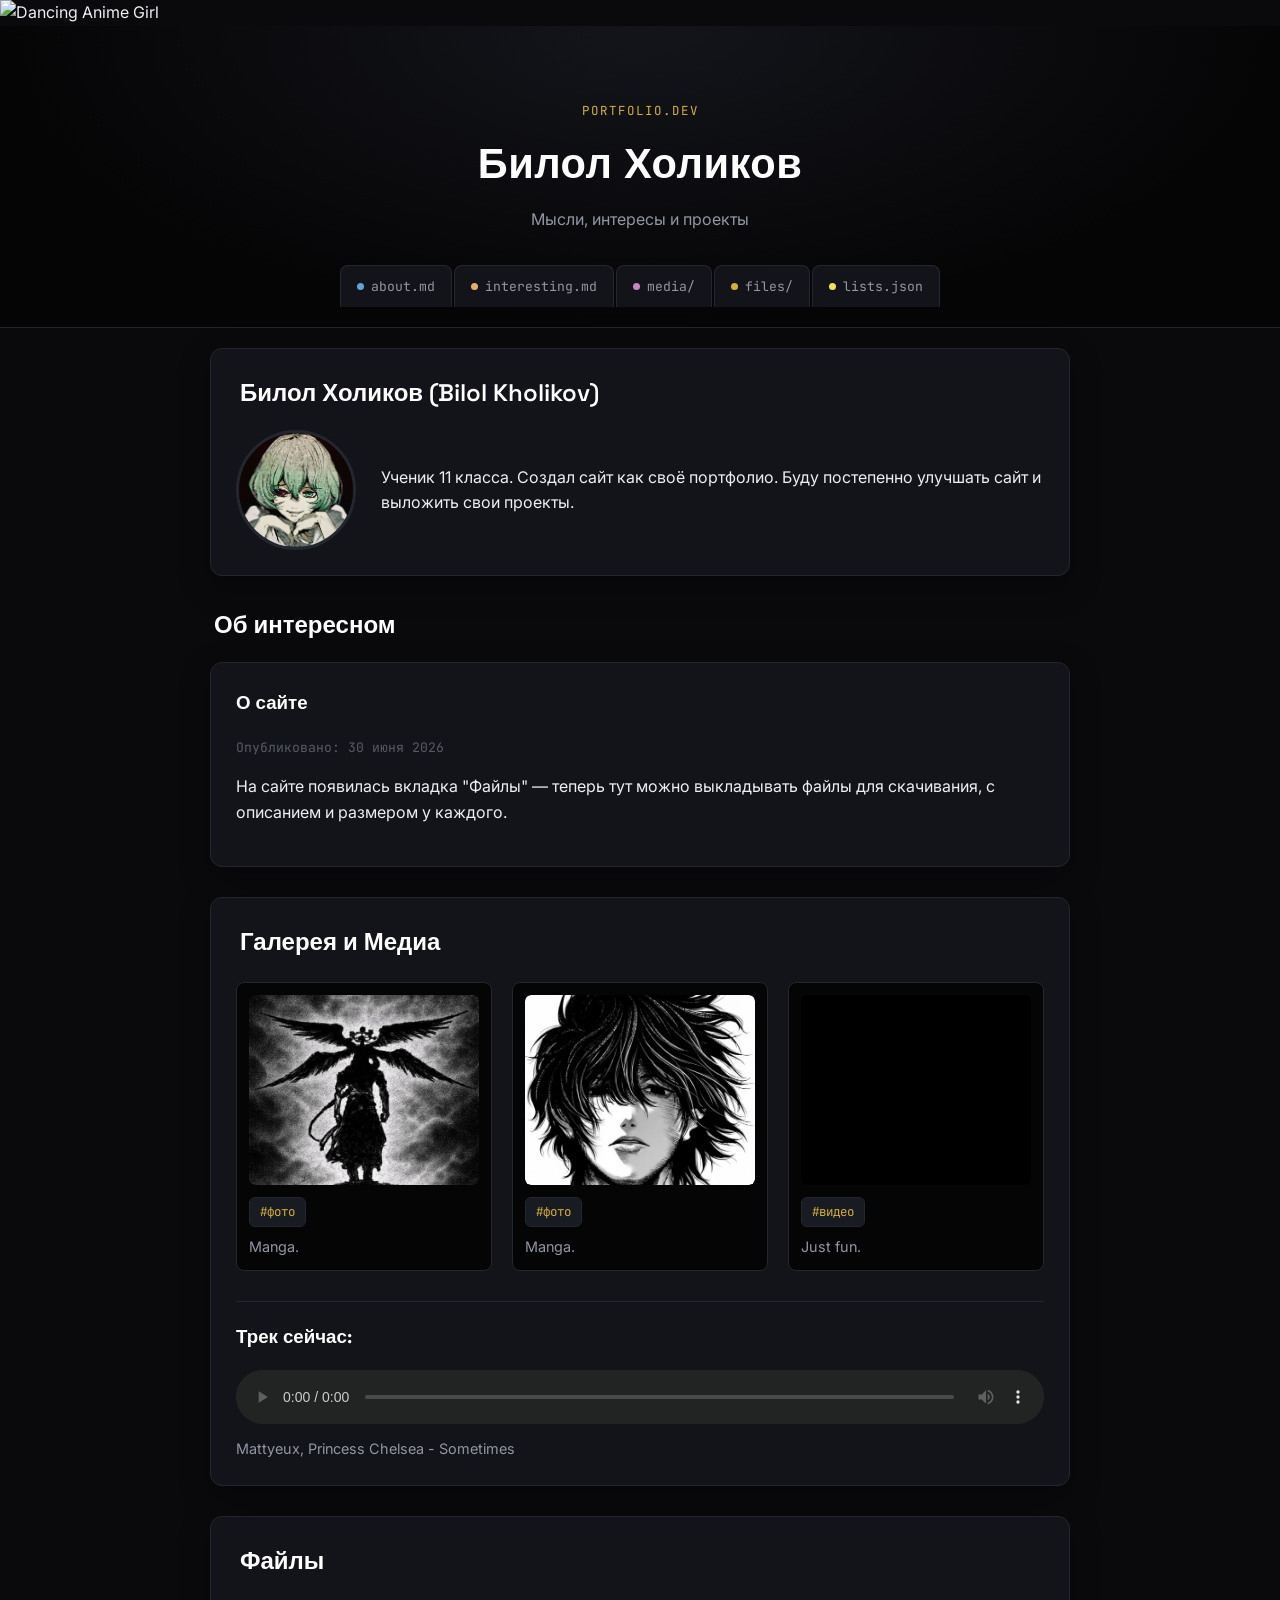
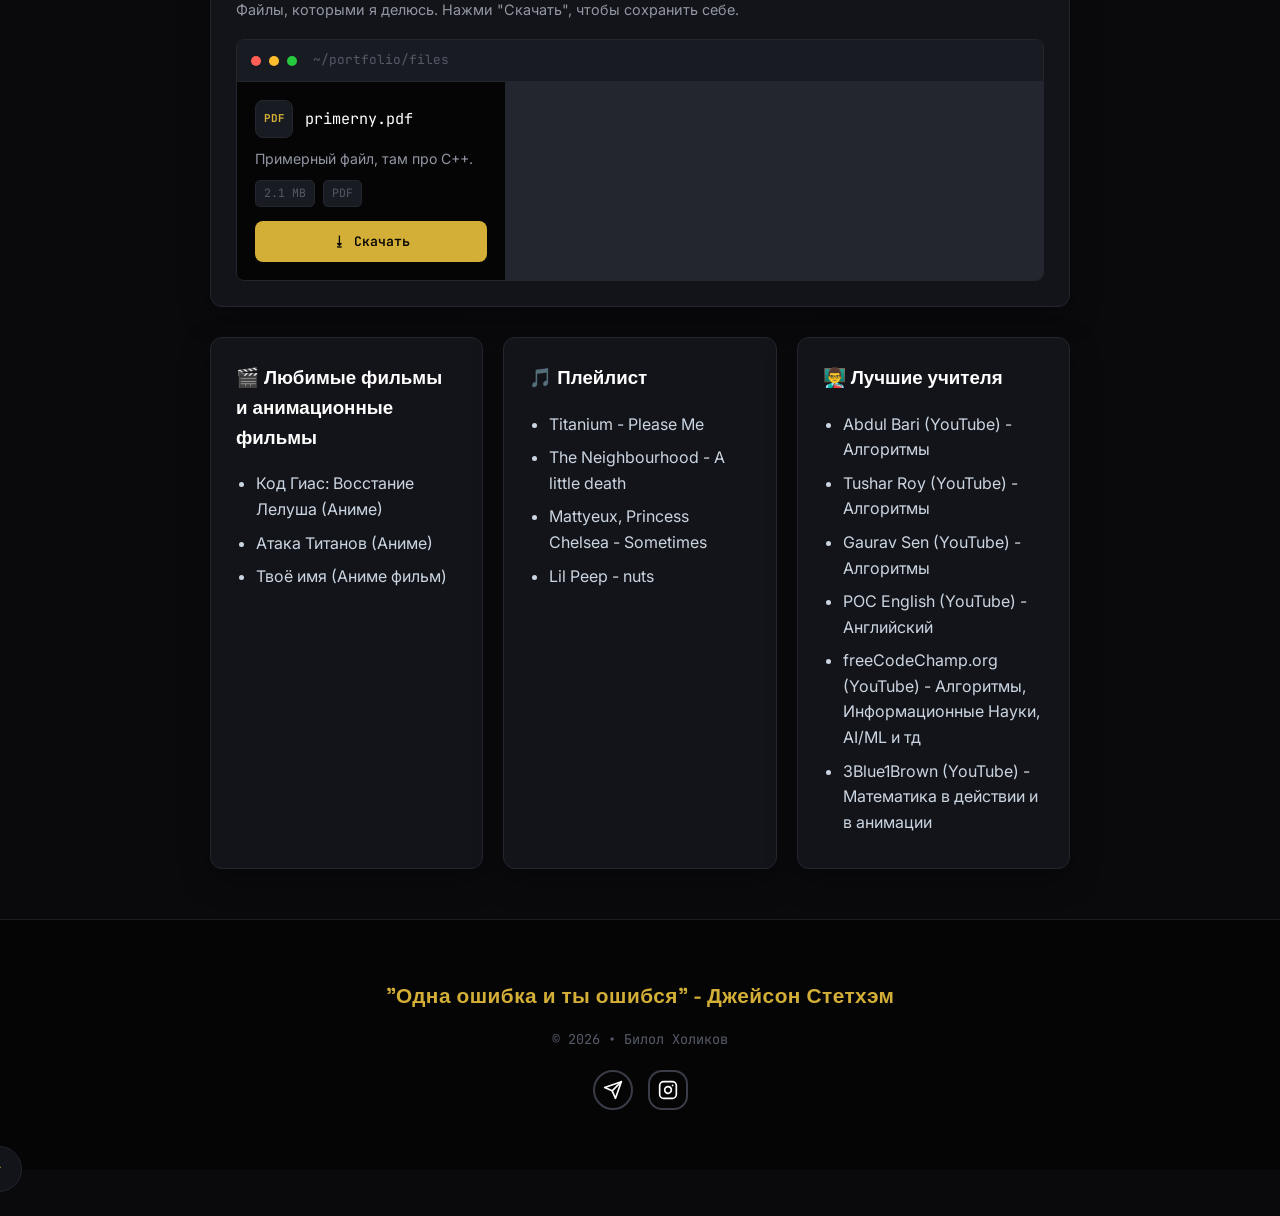
==== commit 9af4aa2b: "Добавил гифку с помощью Гемини" ====
--- a/index.html
+++ b/index.html
@@ -13,6 +13,9 @@
     <link rel="stylesheet" href="style.css">
 </head>
 <body>
+    <div class="anime-sticker">
+    <img src="gif_anime.gif" alt="Dancing Anime Girl">
+    </div>
 
     <div id="scroll-progress"></div>
 
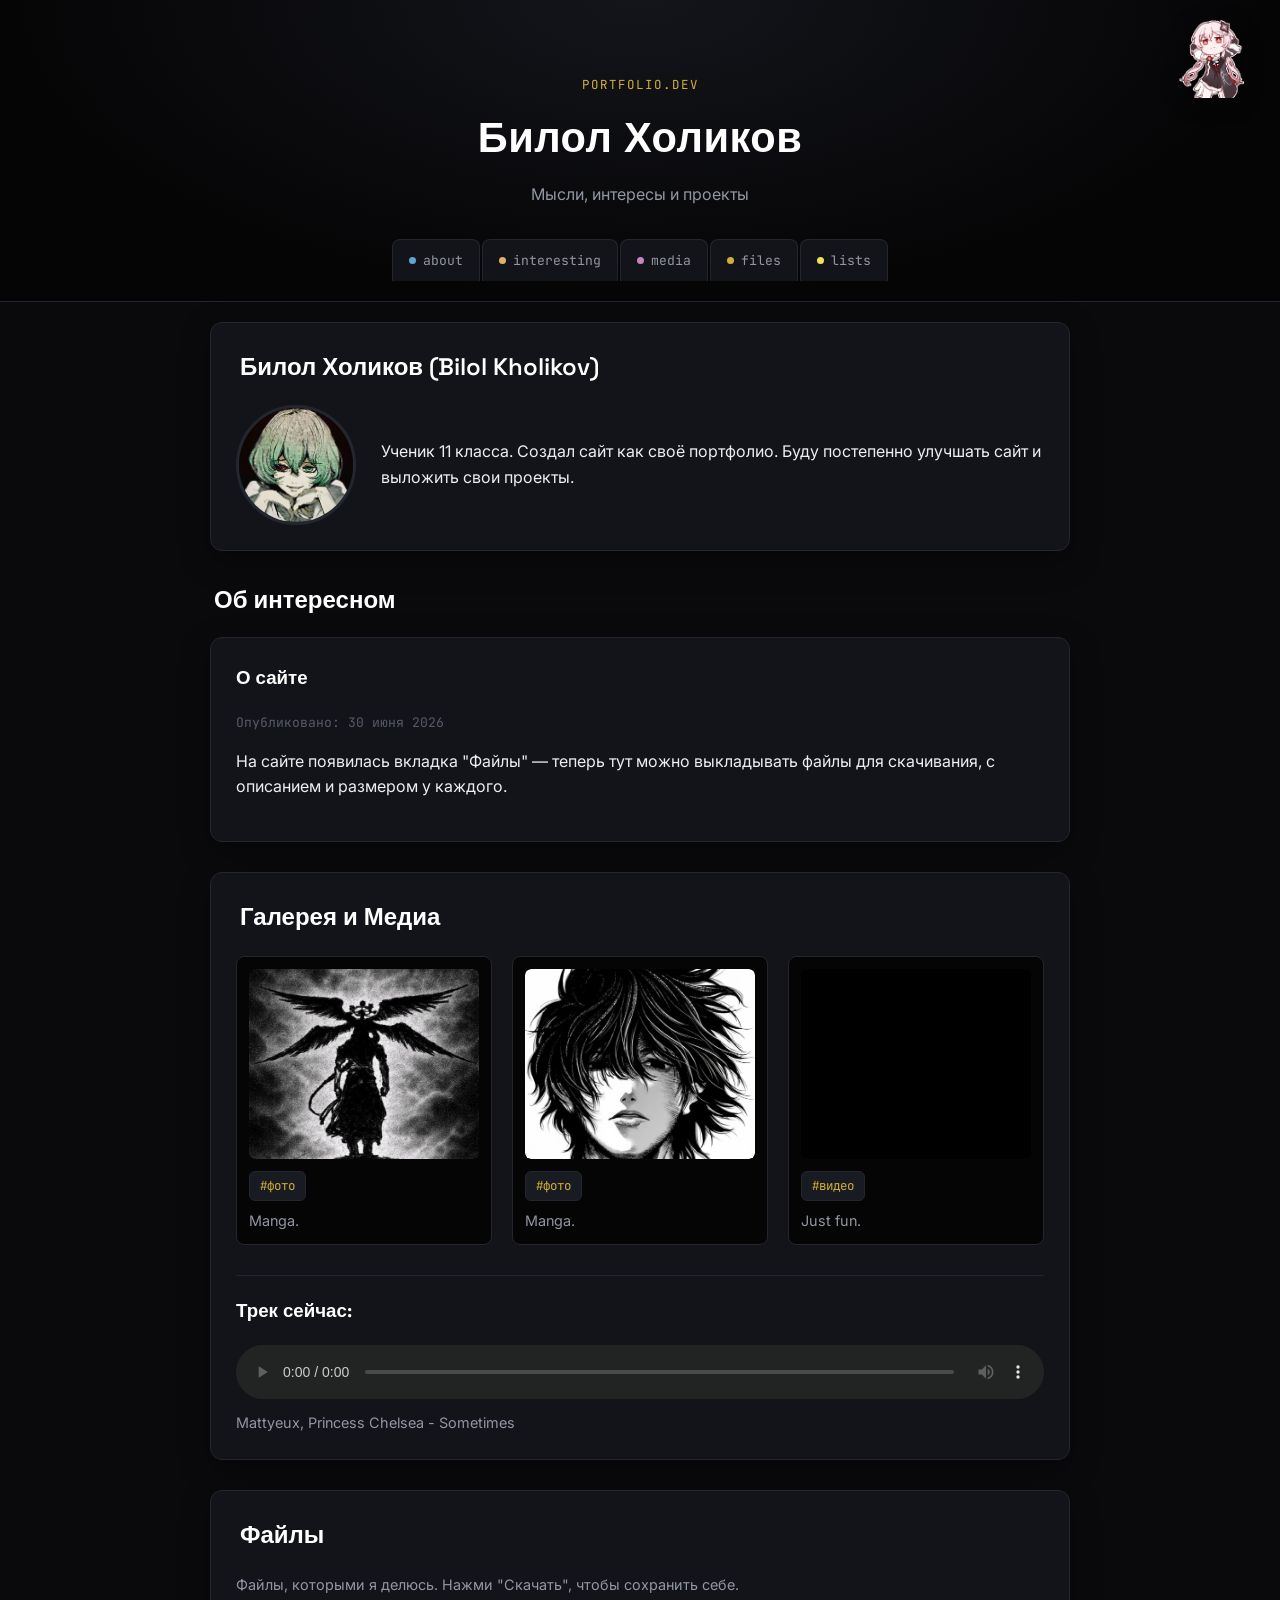
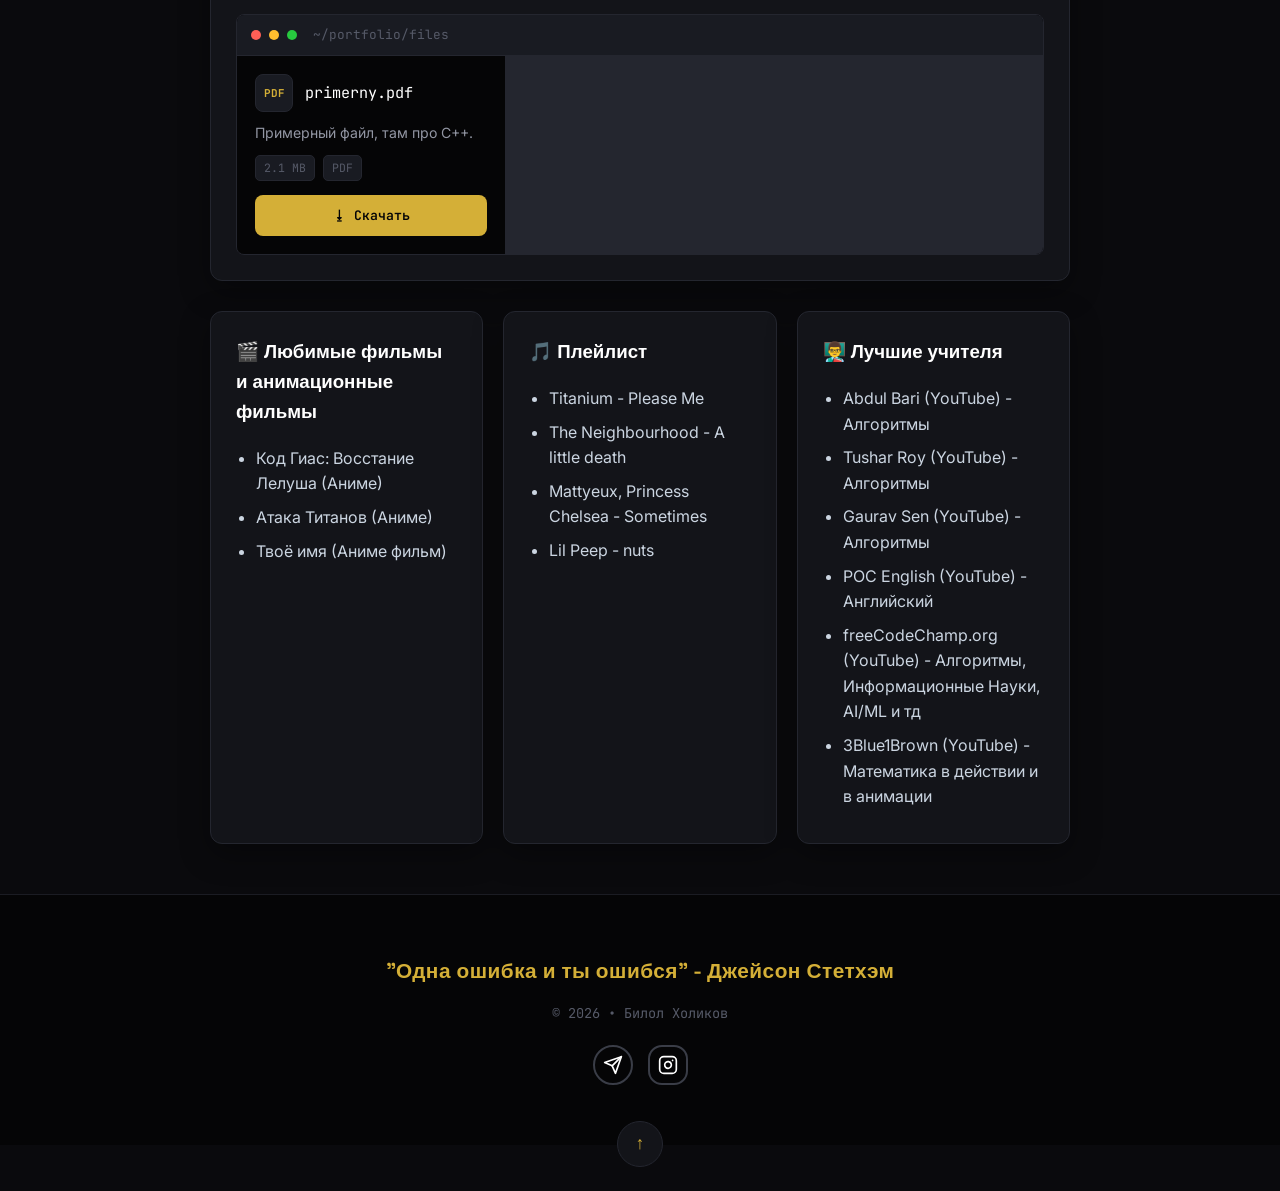
==== commit 013318e2: "Update navigation links in index.html" ====
--- a/index.html
+++ b/index.html
@@ -26,11 +26,11 @@
             <p>Мысли, интересы и проекты</p>
 
             <nav>
-                <a href="#about" data-ext="md"><span class="dot"></span>about.md</a>
-                <a href="#articles" data-ext="note"><span class="dot"></span>interesting.md</a>
-                <a href="#media" data-ext="media"><span class="dot"></span>media/</a>
-                <a href="#files" data-ext="files"><span class="dot"></span>files/</a>
-                <a href="#lists" data-ext="json"><span class="dot"></span>lists.json</a>
+                <a href="#about" data-ext="md"><span class="dot"></span>about</a>
+                <a href="#articles" data-ext="note"><span class="dot"></span>interesting</a>
+                <a href="#media" data-ext="media"><span class="dot"></span>media</a>
+                <a href="#files" data-ext="files"><span class="dot"></span>files</a>
+                <a href="#lists" data-ext="json"><span class="dot"></span>lists</a>
             </nav>
         </div>
     </header>
--- a/style.css
+++ b/style.css
@@ -697,3 +697,55 @@
 @media (prefers-reduced-motion: reduce) {
     * { animation-duration: 0.01ms !important; animation-iteration-count: 1 !important; transition-duration: 0.01ms !important; scroll-behavior: auto !important; }
 }
+/* =========================================================
+   ДОПОЛНИТЕЛЬНЫЕ СТИЛИ: Аниме-тянка и Кнопка "Наверх" по центру
+   ========================================================= */
+
+/* Позиционирование аниме-девушки строго в верхнем правом углу */
+.anime-sticker {
+    position: fixed;     /* Чтобы она всегда оставалась на экране при скролле */
+    top: 20px;           /* Отступ от верхнего края */
+    right: 20px;         /* Отступ от правого края (твоя зелёная зона!) */
+    width: 85px;         /* Компактный размер, чуть меньше аватарки */
+    height: auto;
+    z-index: 9999;       /* Чтобы она была поверх остальных элементов */
+    pointer-events: none; /* Чтобы она не мешала нажимать на ссылки под ней */
+    filter: drop-shadow(0 4px 10px rgba(0, 0, 0, 0.6)); /* Красивая тень */
+}
+
+.anime-sticker img {
+    width: 100%;
+    height: auto;
+    display: block;
+}
+
+/* Исправление кнопки "Наверх" — переносим её из угла строго в центр внизу */
+#to-top {
+    right: auto !important;   /* Отменяем старое положение справа */
+    left: 50% !important;     /* Сдвигаем на 50% слева */
+    transform: translateX(-50%) translateY(10px); /* Выравниваем идеально по центру */
+}
+
+/* Изменение анимации появления для центрированной кнопки */
+#to-top.visible {
+    transform: translateX(-50%) translateY(0);
+}
+
+/* Адаптивность для мобильных устройств (смартфонов) */
+@media (max-width: 640px) {
+    .anime-sticker {
+        width: 65px;     /* На телефонах делаем её ещё чуть меньше, чтобы не мешала */
+        top: 15px;
+        right: 15px;
+    }
+    
+    #to-top {
+        right: auto !important;
+        left: 50% !important;
+        transform: translateX(-50%) translateY(10px);
+    }
+    
+    #to-top.visible {
+        transform: translateX(-50%) translateY(0);
+    }
+}
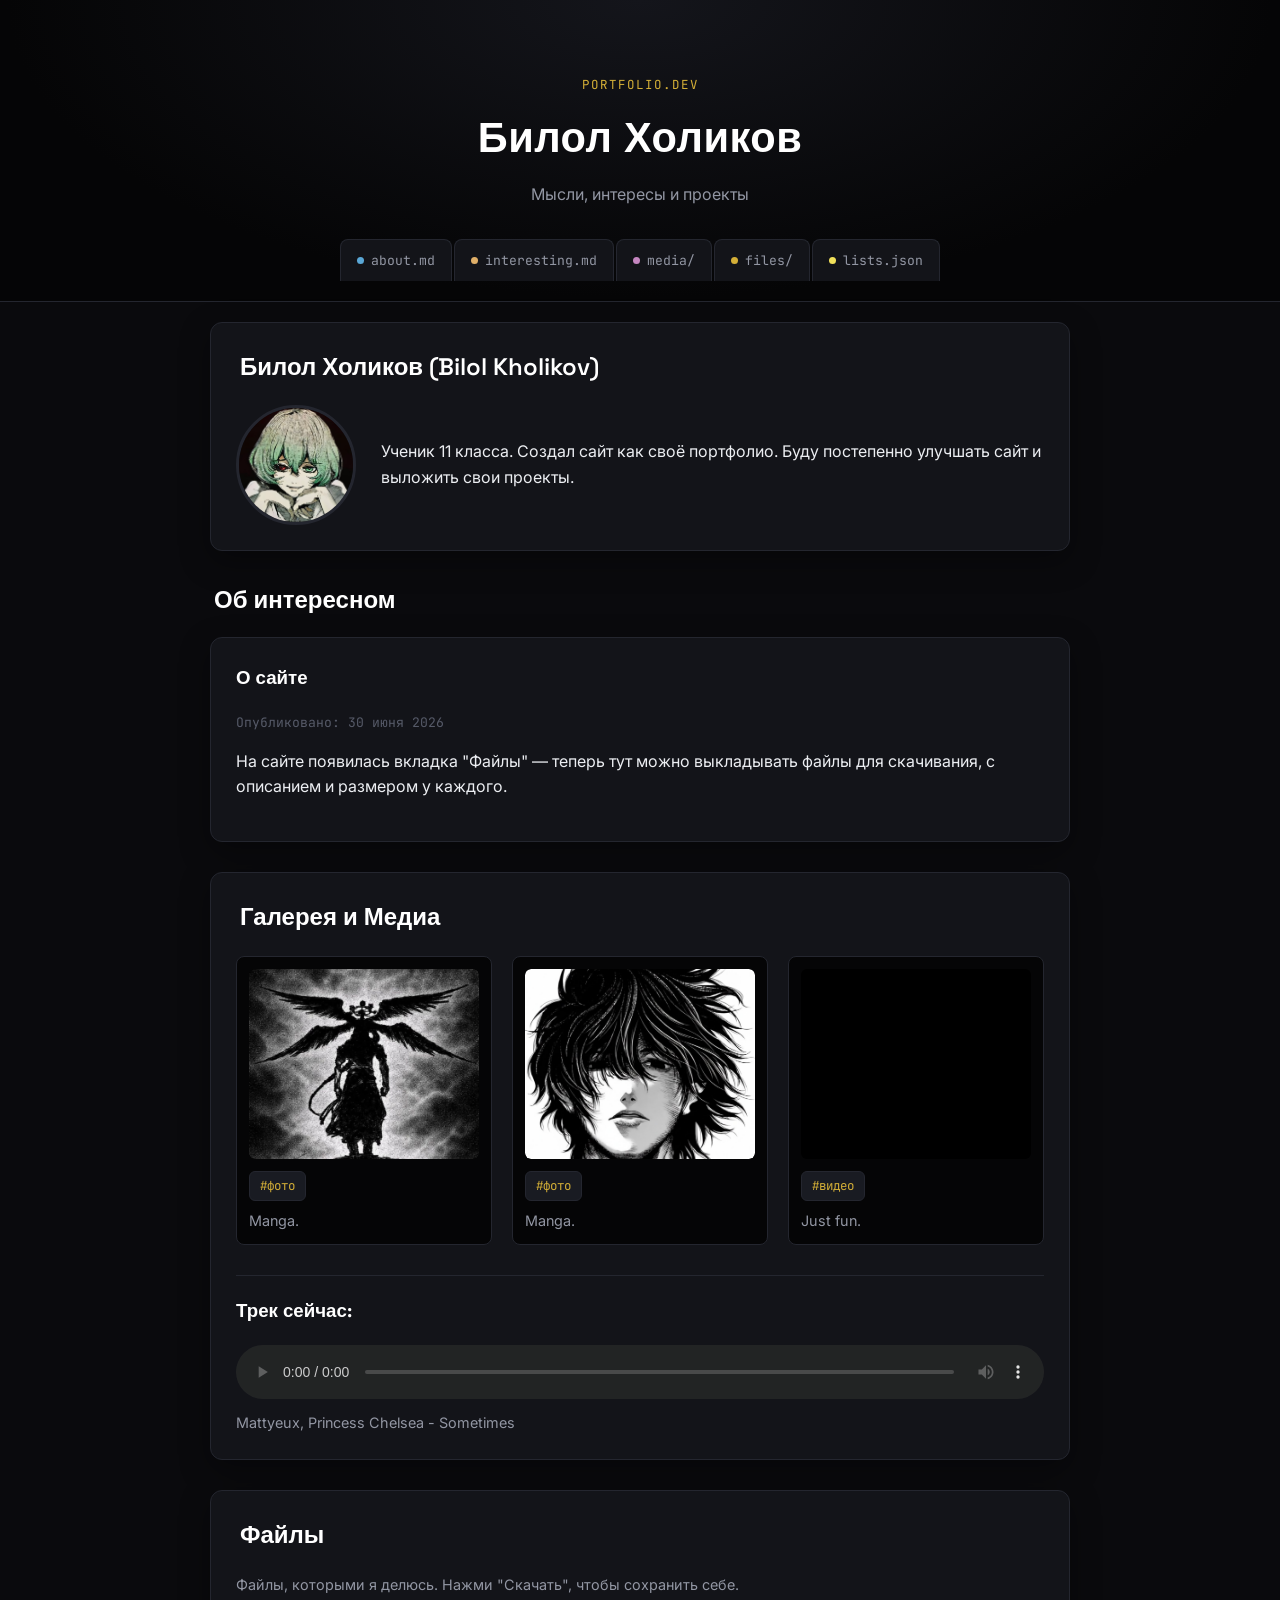
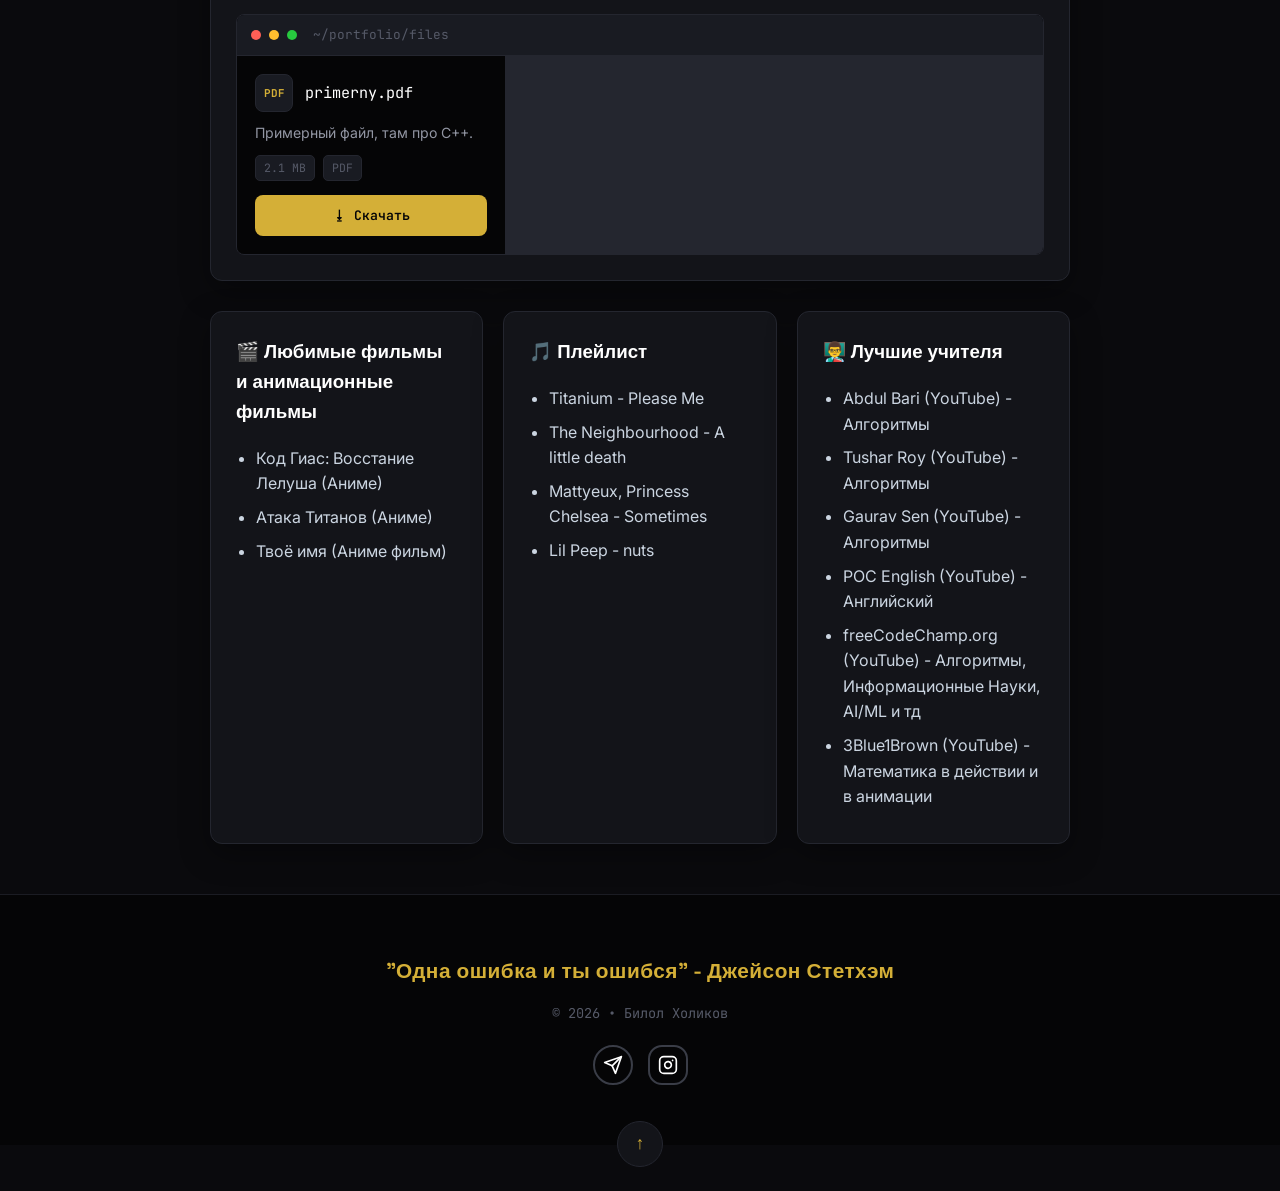
==== commit ff74afcb: "Вернул версию с клаудом" ====
--- a/index.html
+++ b/index.html
@@ -13,9 +13,6 @@
     <link rel="stylesheet" href="style.css">
 </head>
 <body>
-    <div class="anime-sticker">
-    <img src="gif_anime.gif" alt="Dancing Anime Girl">
-    </div>
 
     <div id="scroll-progress"></div>
 
@@ -26,11 +23,11 @@
             <p>Мысли, интересы и проекты</p>
 
             <nav>
-                <a href="#about" data-ext="md"><span class="dot"></span>about</a>
-                <a href="#articles" data-ext="note"><span class="dot"></span>interesting</a>
-                <a href="#media" data-ext="media"><span class="dot"></span>media</a>
-                <a href="#files" data-ext="files"><span class="dot"></span>files</a>
-                <a href="#lists" data-ext="json"><span class="dot"></span>lists</a>
+                <a href="#about" data-ext="md"><span class="dot"></span>about.md</a>
+                <a href="#articles" data-ext="note"><span class="dot"></span>interesting.md</a>
+                <a href="#media" data-ext="media"><span class="dot"></span>media/</a>
+                <a href="#files" data-ext="files"><span class="dot"></span>files/</a>
+                <a href="#lists" data-ext="json"><span class="dot"></span>lists.json</a>
             </nav>
         </div>
     </header>
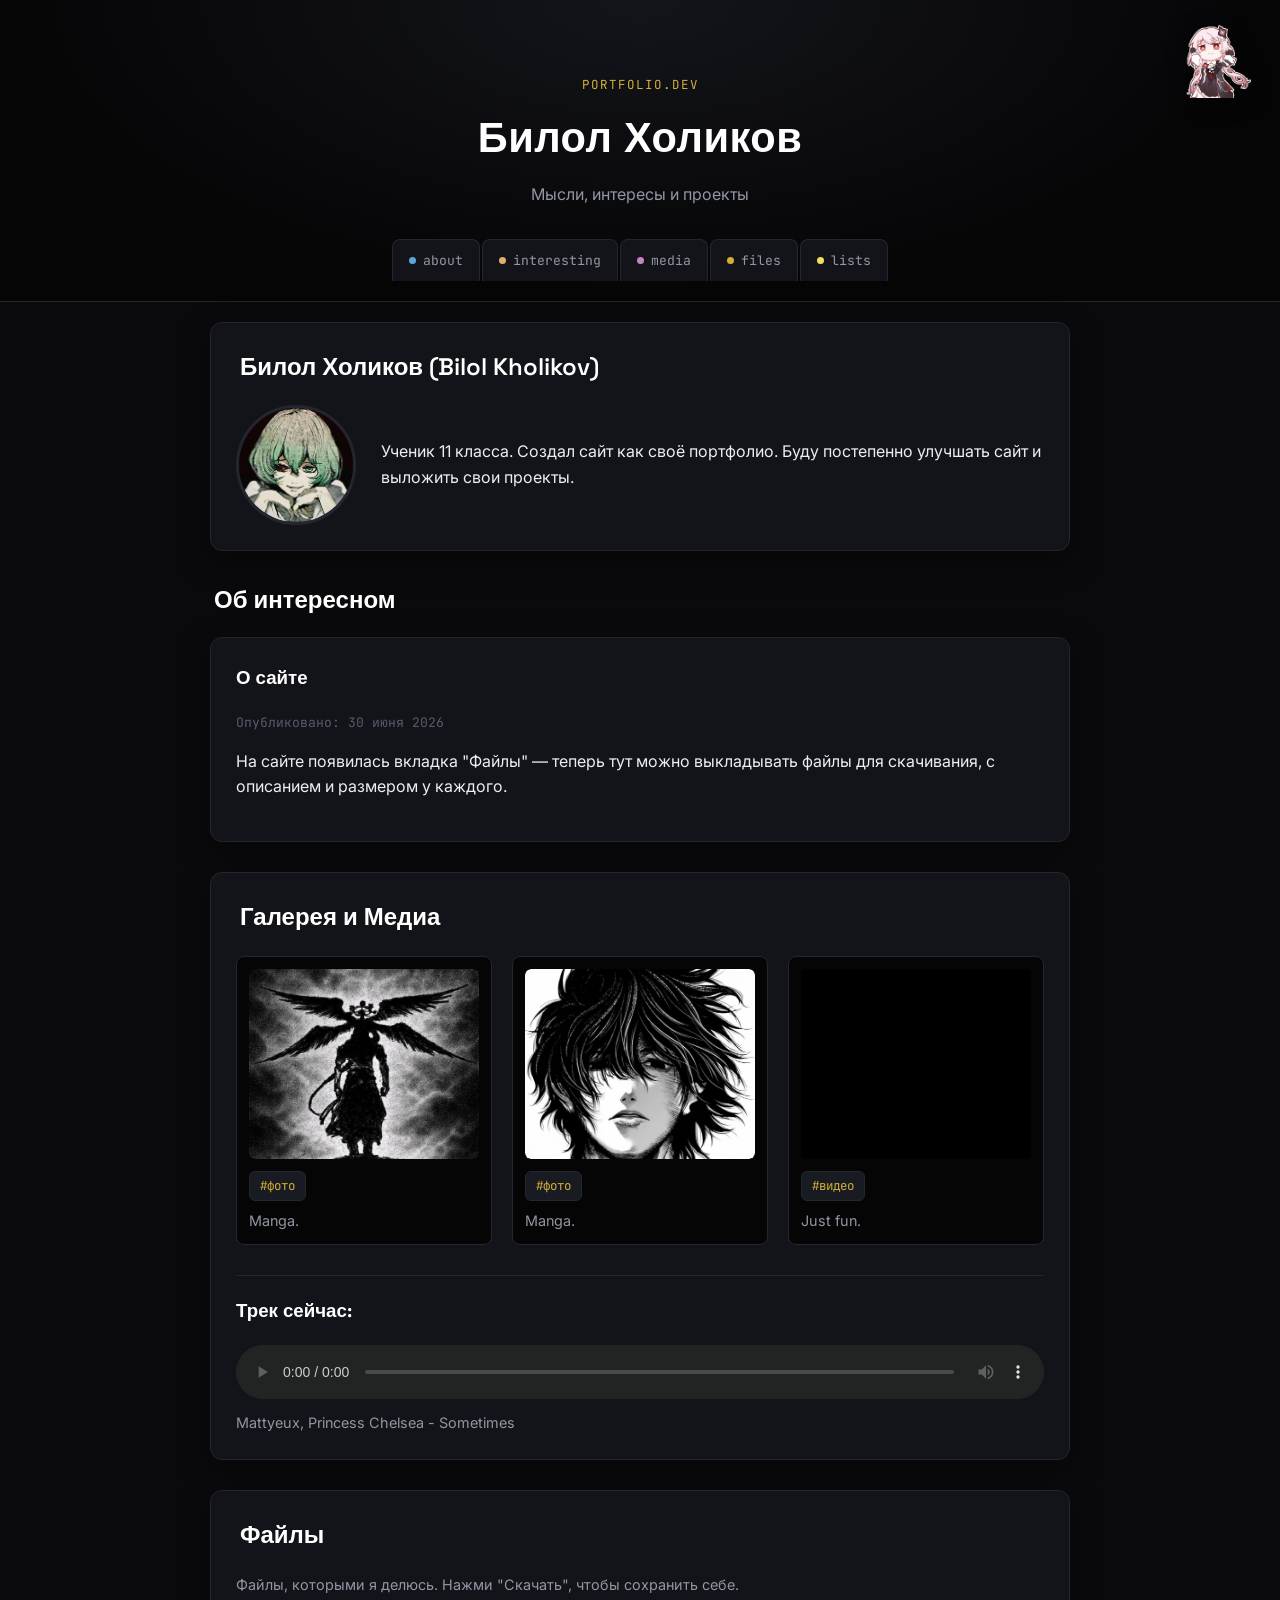
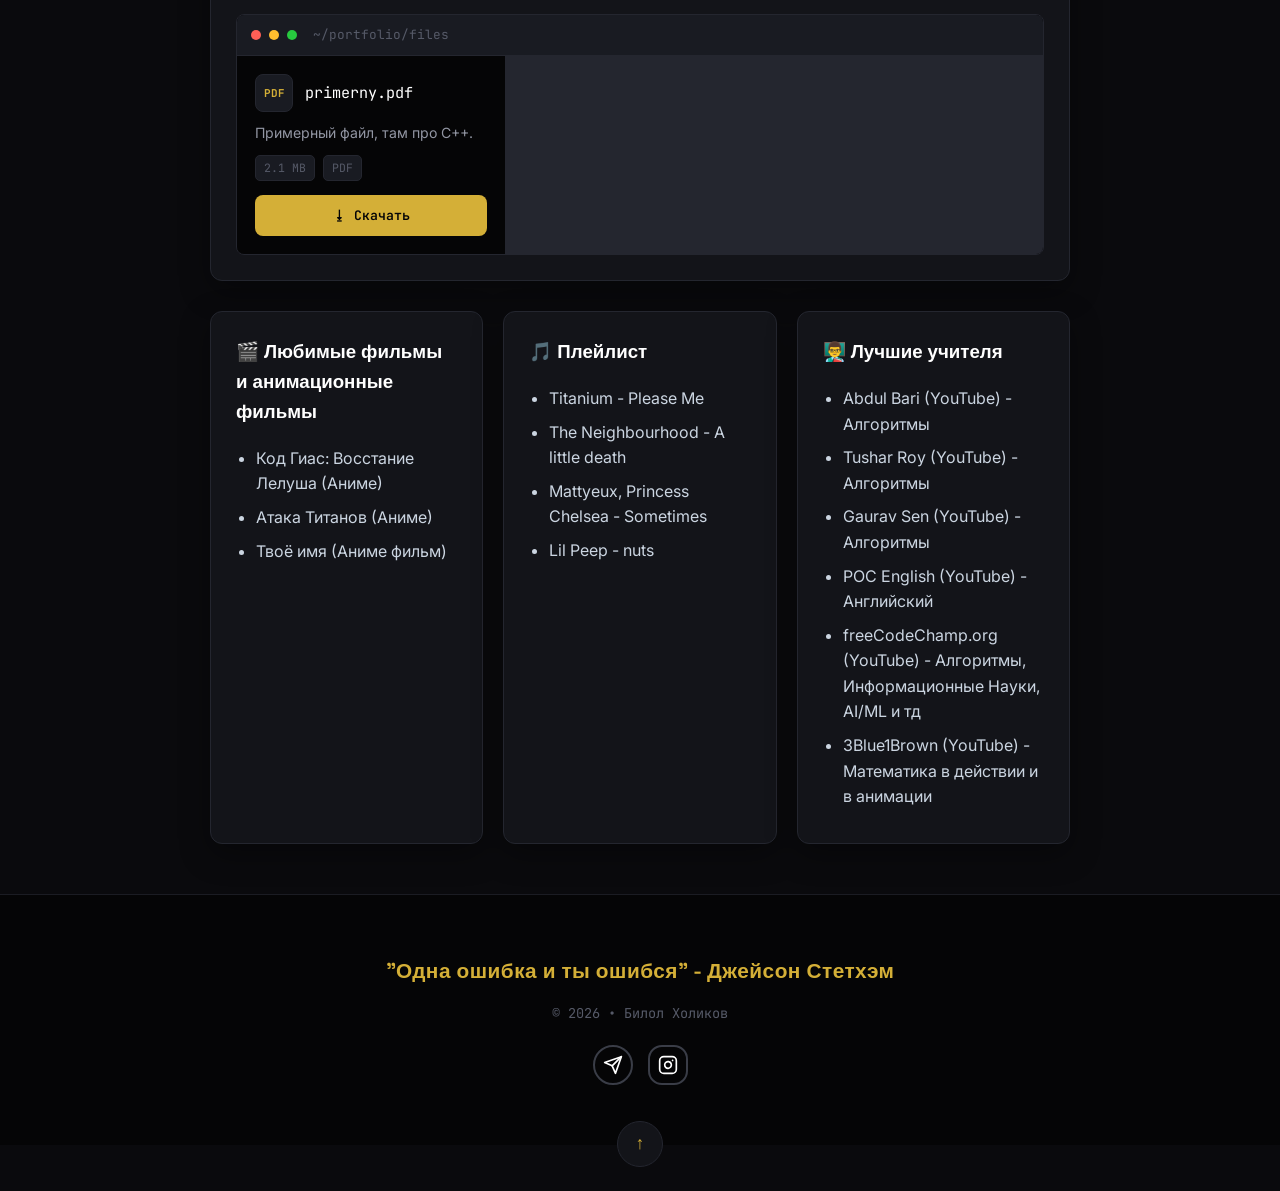
==== commit 559f2cbe: "Update stylesheet link and add anime sticker" ====
--- a/index.html
+++ b/index.html
@@ -10,9 +10,12 @@
     <link rel="preconnect" href="https://fonts.gstatic.com" crossorigin>
     <link href="https://fonts.googleapis.com/css2?family=Space+Grotesk:wght@500;600;700&family=Inter:wght@400;500;600&family=JetBrains+Mono:wght@400;500;700&display=swap" rel="stylesheet">
 
-    <link rel="stylesheet" href="style.css">
+    <link rel="stylesheet" href="style.css?v=1.1">
 </head>
 <body>
+    <div class="anime-sticker">
+    <img src="gif_anime.gif" alt="Dancing Anime Girl">
+    </div>
 
     <div id="scroll-progress"></div>
 
@@ -23,11 +26,11 @@
             <p>Мысли, интересы и проекты</p>
 
             <nav>
-                <a href="#about" data-ext="md"><span class="dot"></span>about.md</a>
-                <a href="#articles" data-ext="note"><span class="dot"></span>interesting.md</a>
-                <a href="#media" data-ext="media"><span class="dot"></span>media/</a>
-                <a href="#files" data-ext="files"><span class="dot"></span>files/</a>
-                <a href="#lists" data-ext="json"><span class="dot"></span>lists.json</a>
+                <a href="#about" data-ext="md"><span class="dot"></span>about</a>
+                <a href="#articles" data-ext="note"><span class="dot"></span>interesting</a>
+                <a href="#media" data-ext="media"><span class="dot"></span>media</a>
+                <a href="#files" data-ext="files"><span class="dot"></span>files</a>
+                <a href="#lists" data-ext="json"><span class="dot"></span>lists</a>
             </nav>
         </div>
     </header>
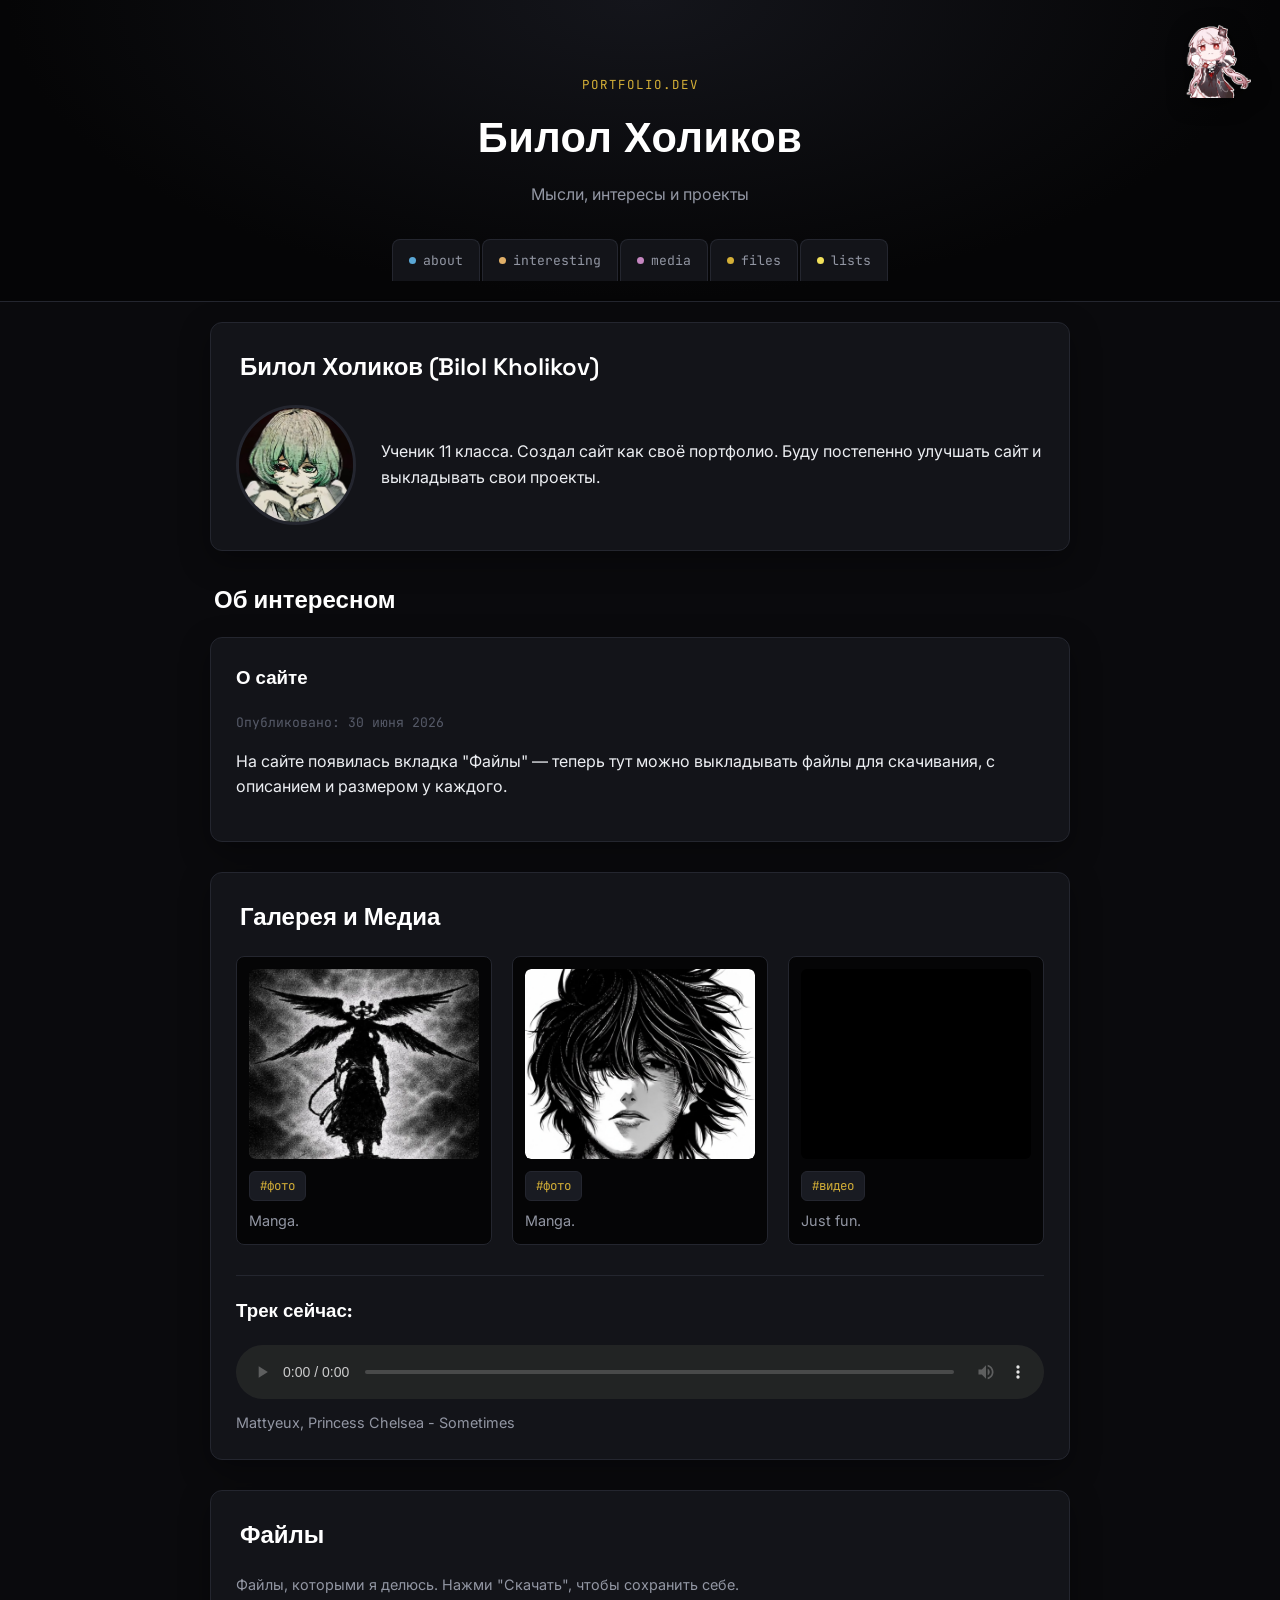
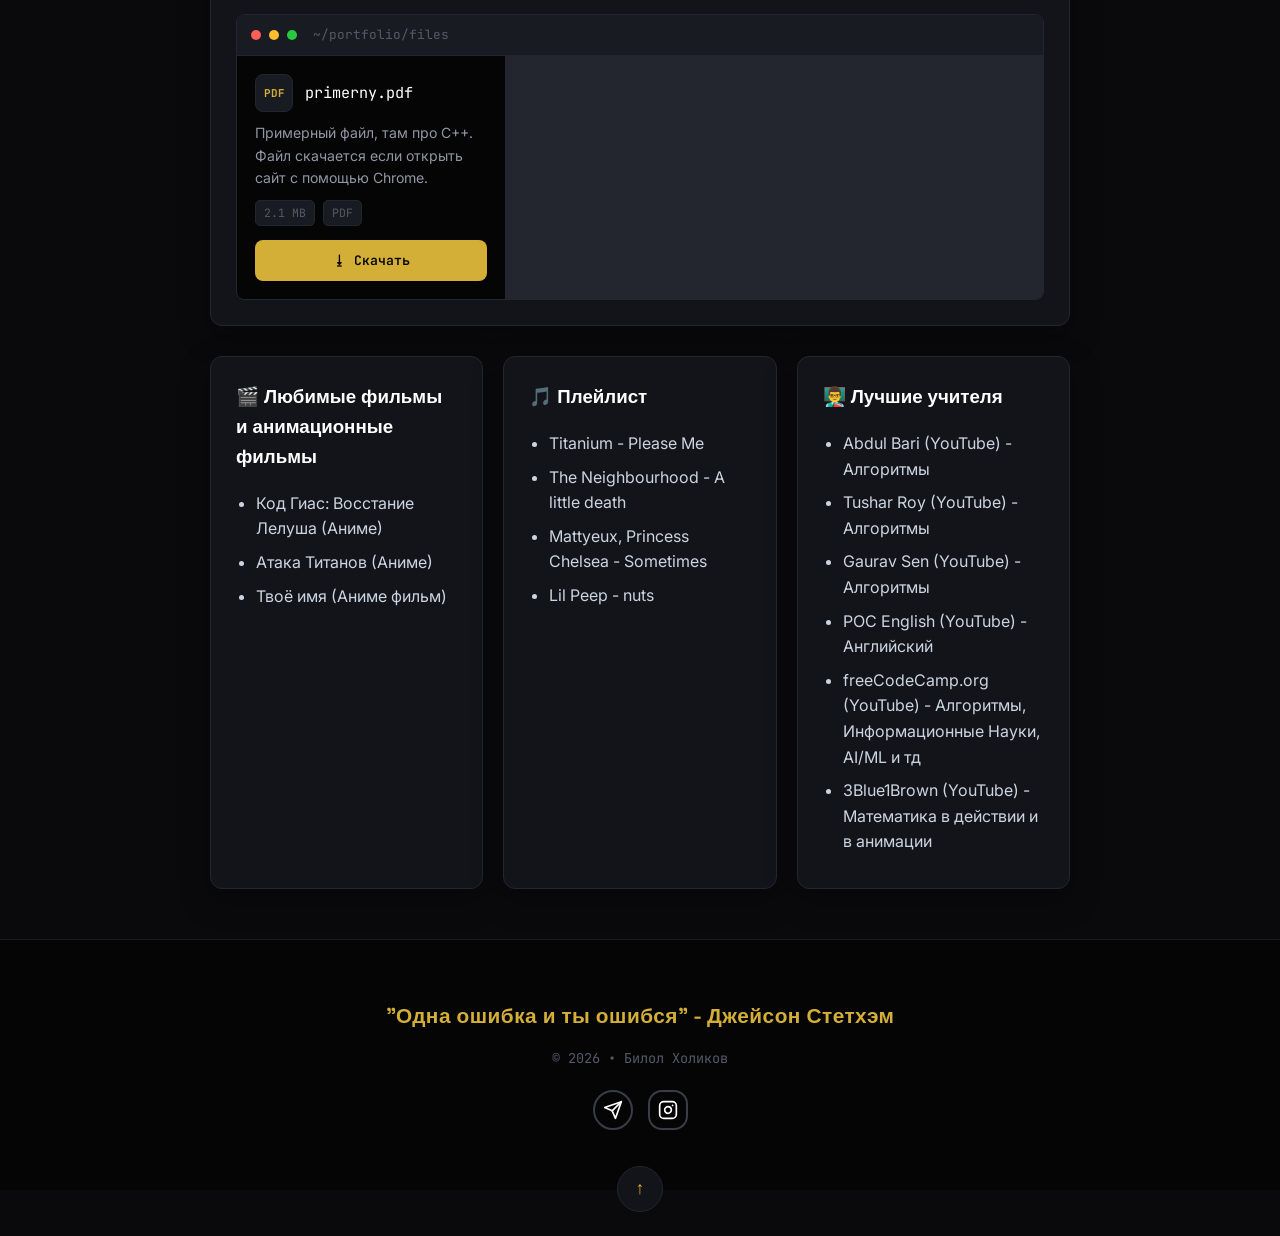
==== commit abefd966: "Revise text in index.html for clarity and detail Updated text to improve clarity and detail in descr" ====
--- a/index.html
+++ b/index.html
@@ -45,7 +45,7 @@
                     <p>
                         Ученик 11 класса.
                         Создал сайт как своё портфолио.
-                        Буду постепенно улучшать сайт и выложить свои проекты.
+                        Буду постепенно улучшать сайт и выкладывать свои проекты.
                     </p>
                 </div>
             </div>
@@ -151,7 +151,7 @@
                             <div class="file-icon">PDF</div>
                             <div class="file-name">primerny.pdf</div>
                         </div>
-                        <p class="file-desc">Примерный файл, там про С++.</p>
+                        <p class="file-desc">Примерный файл, там про С++. Файл скачается если открыть сайт с помощью Chrome.</p>
                         <div class="file-meta">
                             <span>2.1 MB</span>
                             <span>PDF</span>
@@ -193,7 +193,7 @@
                     <li>Tushar Roy (YouTube) - Алгоритмы</li>
                     <li>Gaurav Sen (YouTube) - Алгоритмы</li>
                     <li>POC English (YouTube) - Английский</li>
-                    <li>freeCodeChamp.org (YouTube) - Алгоритмы, Информационные Науки, AI/ML и тд</li>
+                    <li>freeCodeCamp.org (YouTube) - Алгоритмы, Информационные Науки, AI/ML и тд</li>
                     <li>3Blue1Brown (YouTube) - Математика в действии и в анимации</li>
                 </ul>
             </div>
